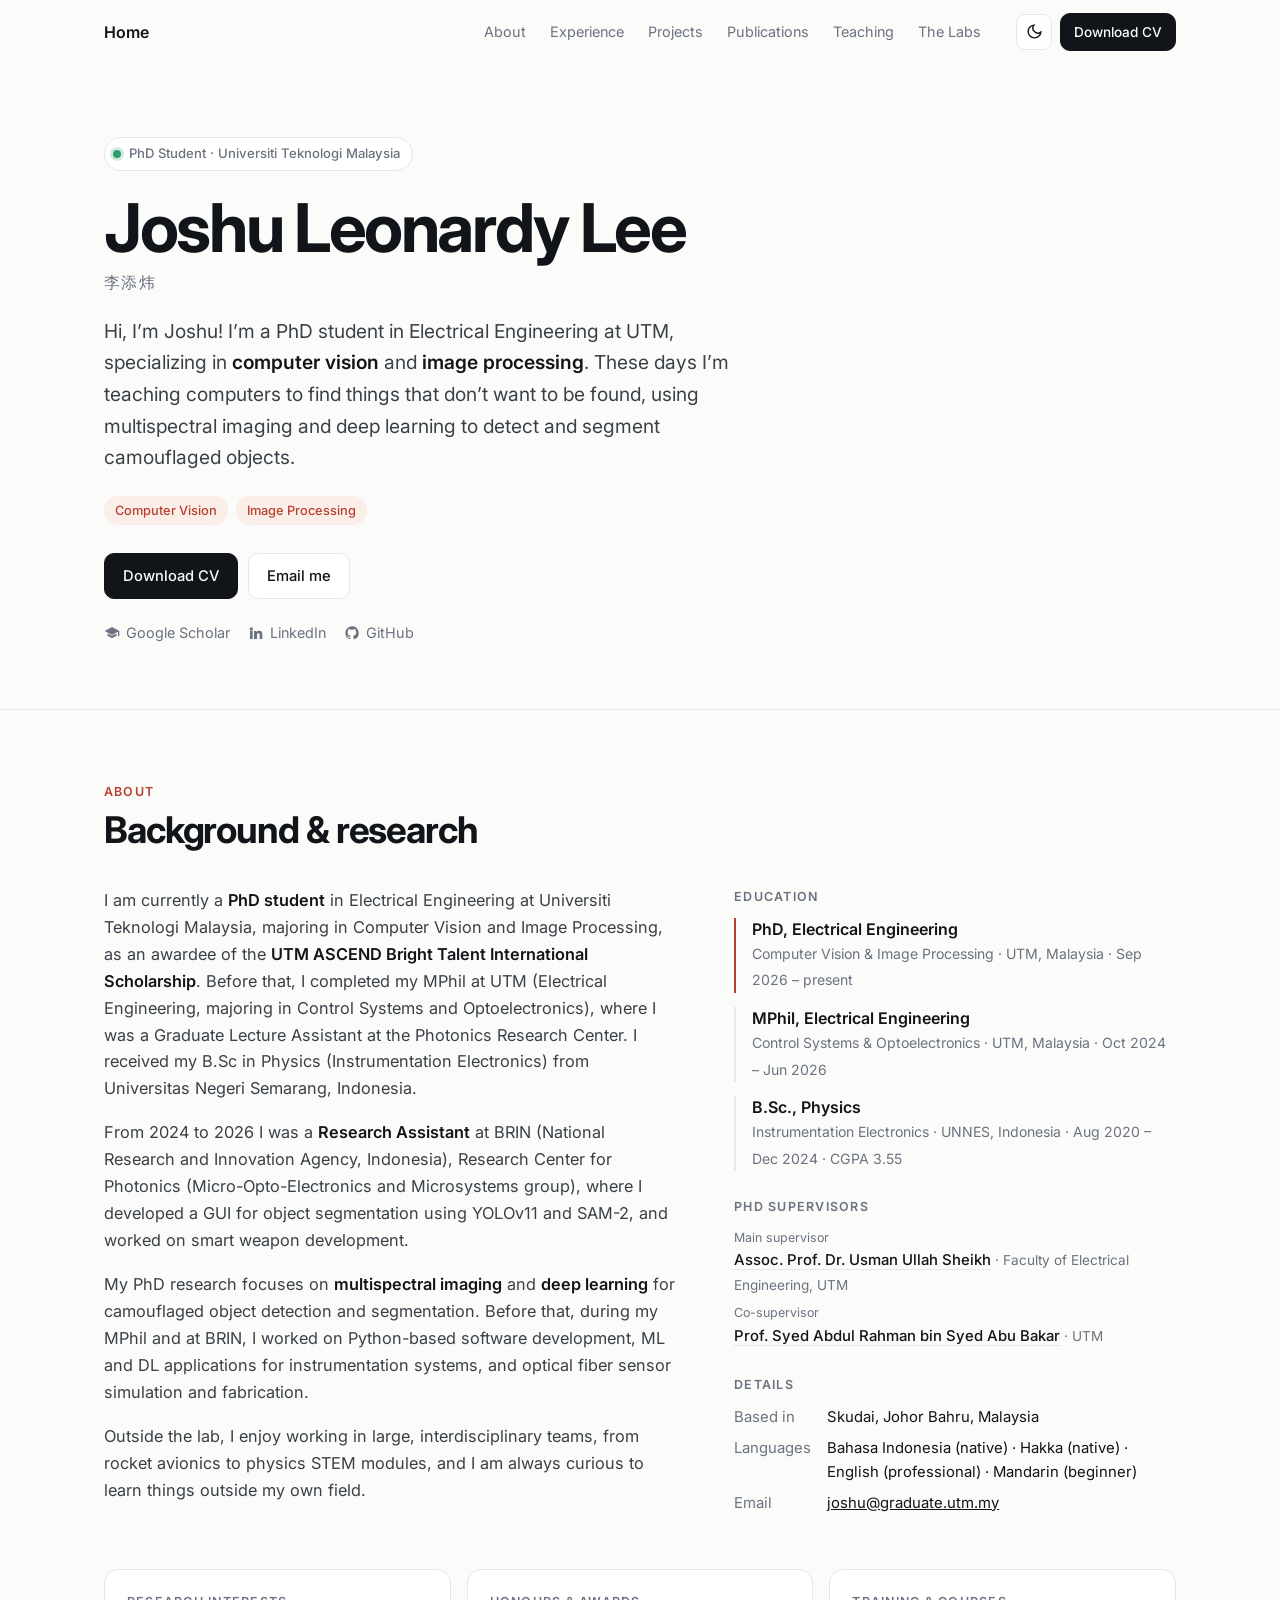
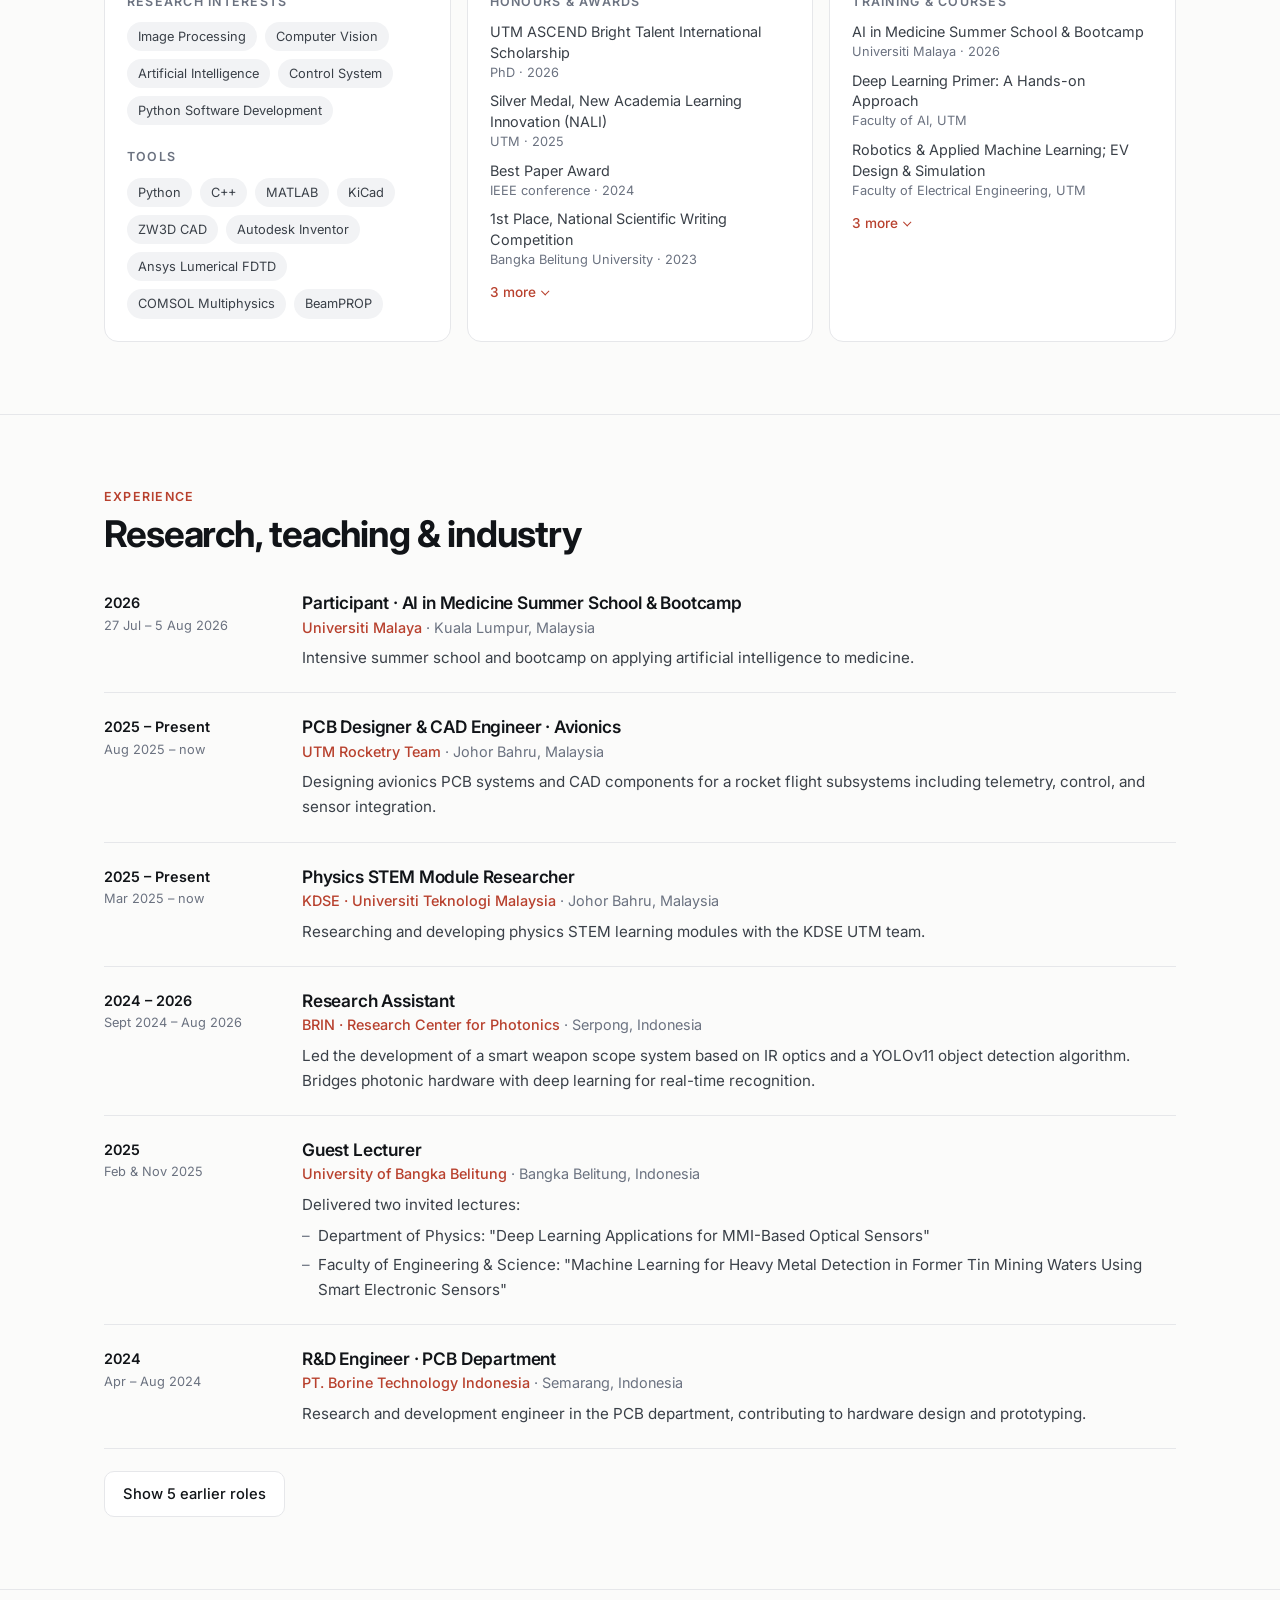
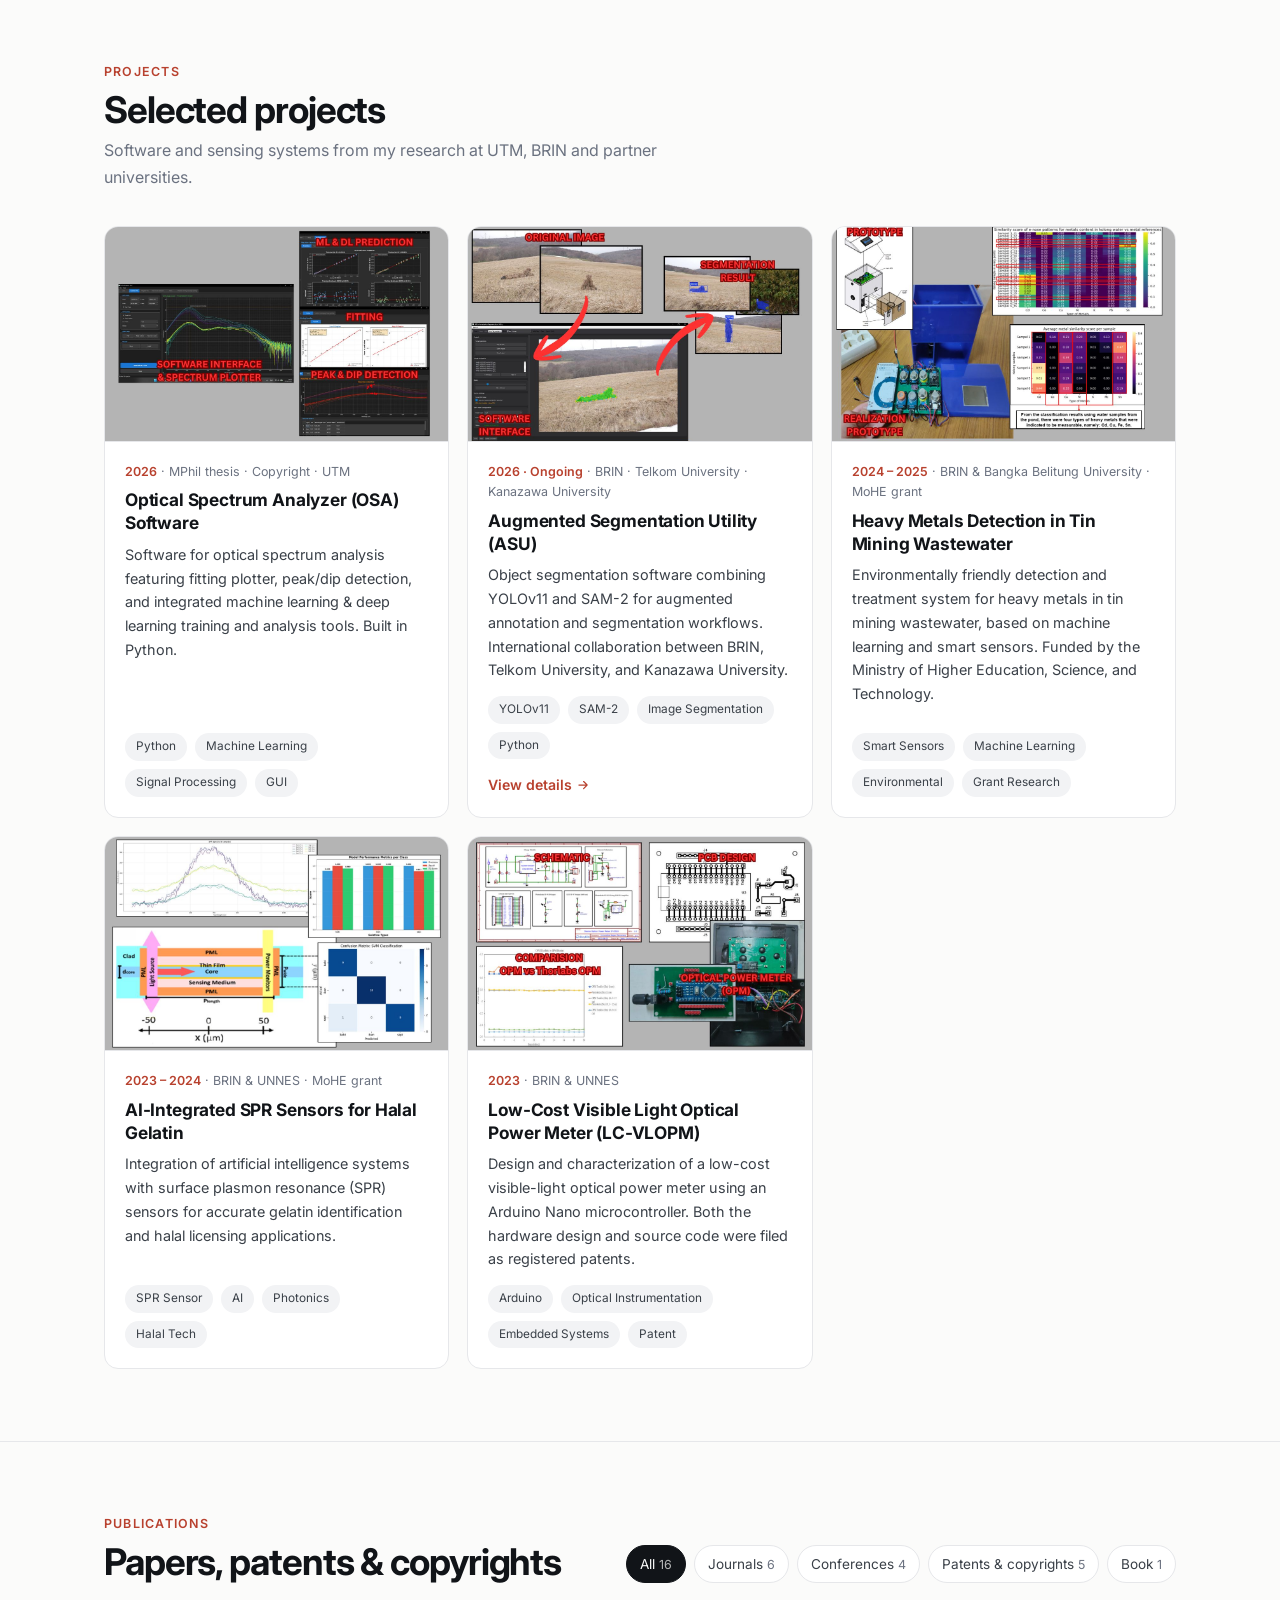
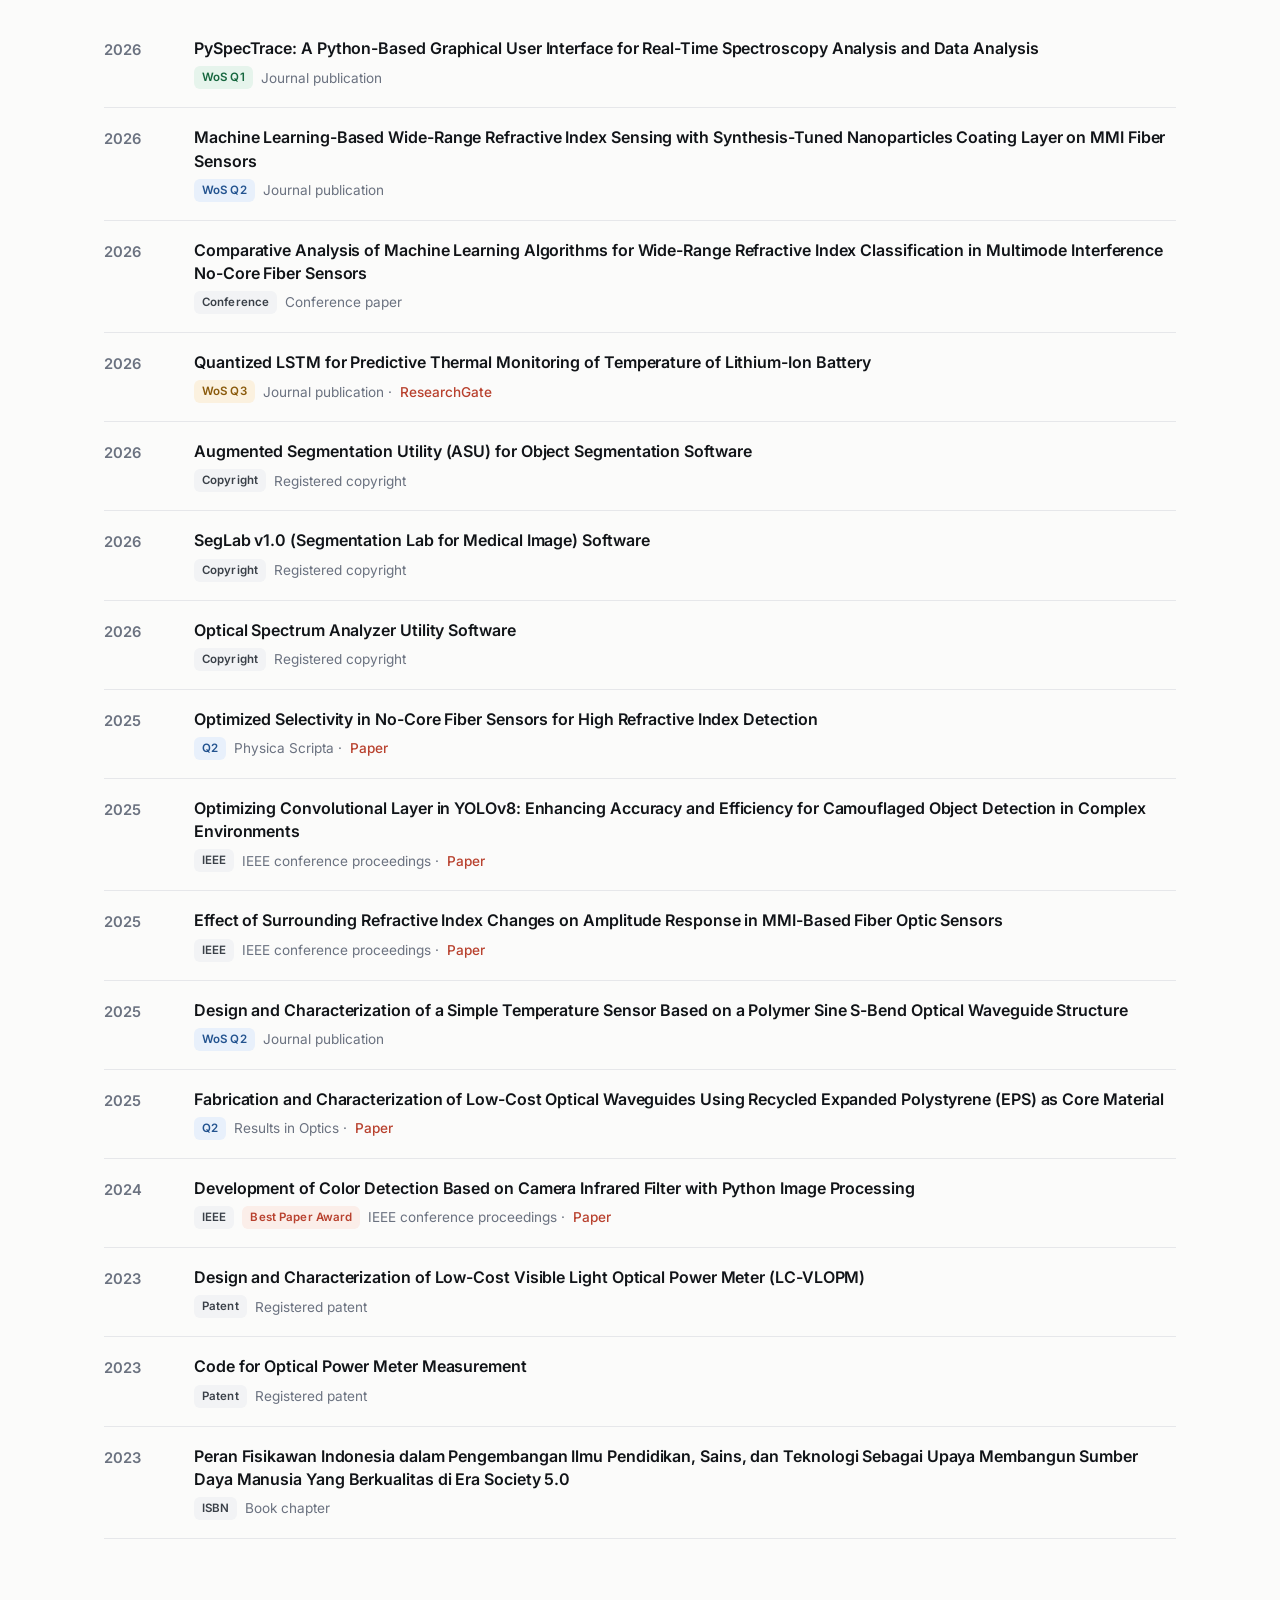
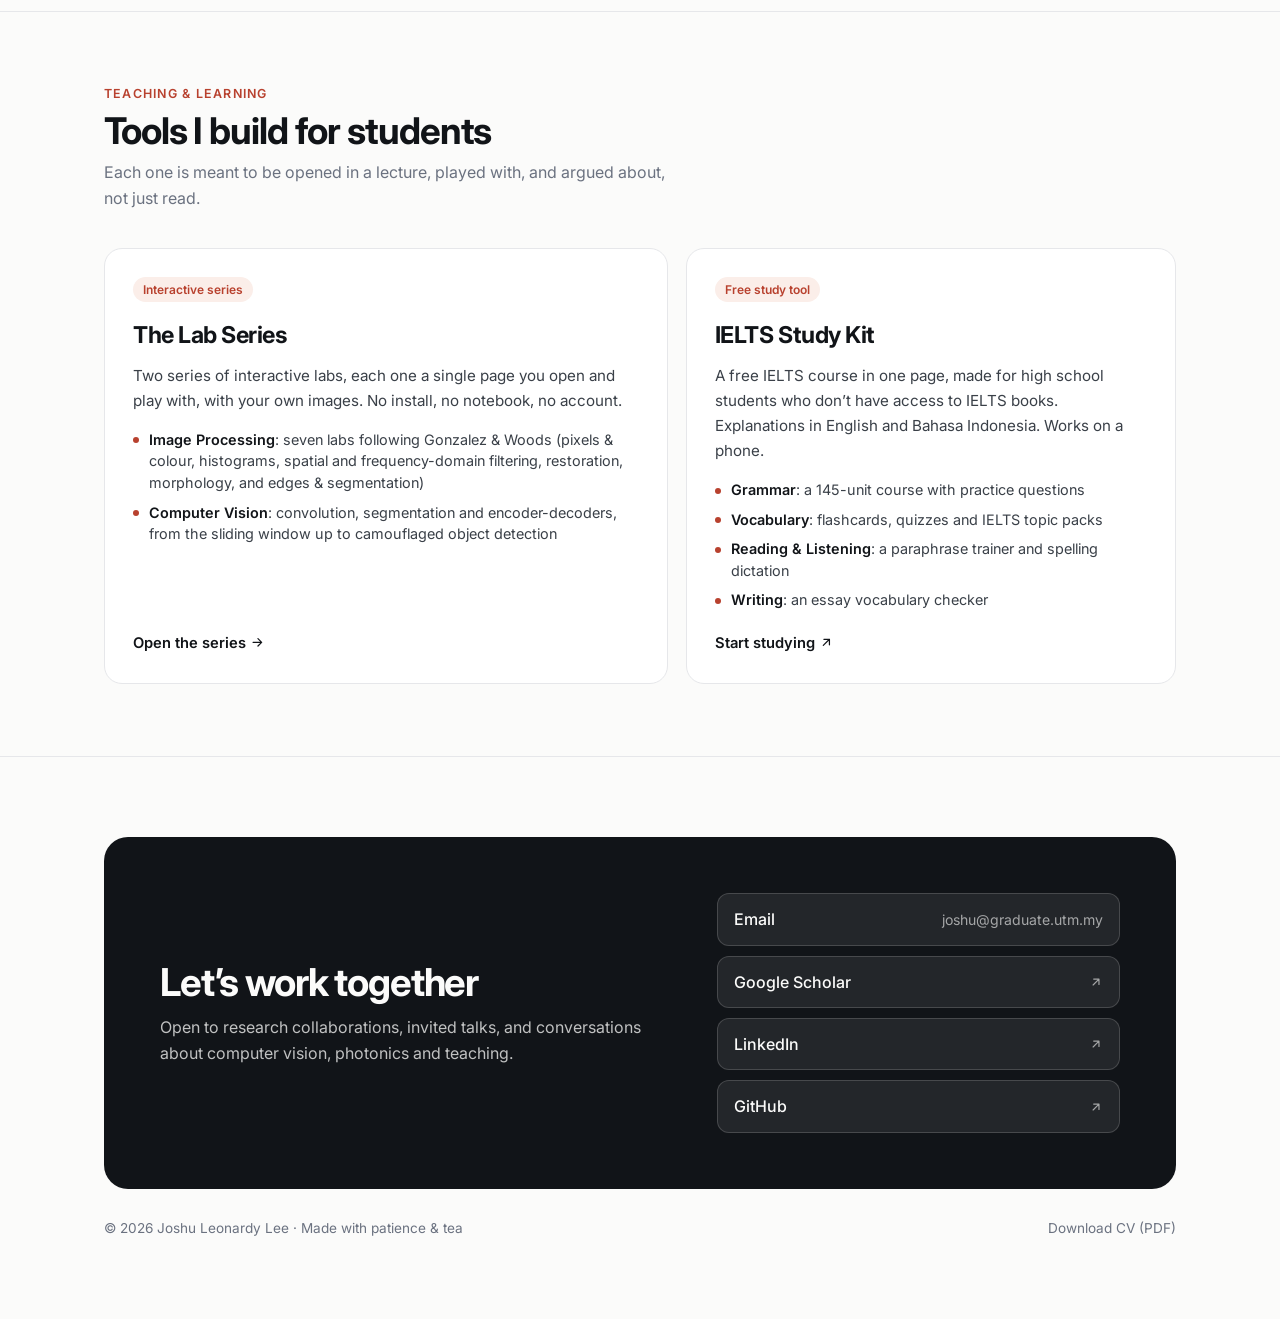
==== index.html @ 8790260b "About: MPhil in Electrical Engineering; list PhD supervisors only - MPhil is listed as Electrical En" ====
<!DOCTYPE html>
<html lang="en">
<head>
<meta charset="UTF-8" />
<meta name="viewport" content="width=device-width, initial-scale=1.0" />
<title>Welcome to My Personal Website</title>
<meta name="description" content="Main Website" />
<meta name="color-scheme" content="light dark" />
<link rel="preconnect" href="https://fonts.googleapis.com">
<link rel="preconnect" href="https://fonts.gstatic.com" crossorigin>
<link href="https://fonts.googleapis.com/css2?family=Inter:wght@400;500;600;700&display=swap" rel="stylesheet">
<script>
  // Apply a saved theme before first paint so the page doesn't flash
  try { const t = localStorage.getItem('theme'); if (t) document.documentElement.dataset.theme = t; } catch (e) {}
</script>
<style>
  :root {
    --bg: #fbfbfa;
    --surface: #ffffff;
    --ink: #111418;
    --ink-soft: #3a4048;
    --muted: #6b7280;
    --line: #e6e7ea;
    --chip: #f2f3f5;
    --accent: #b8412e;
    --accent-ink: #ffffff;
    --accent-soft: #fbeee9;
    --shadow: 0 1px 2px rgba(17, 20, 24, .04), 0 8px 24px rgba(17, 20, 24, .06);
    --radius: 14px;
    --max: 1120px;
  }
  @media (prefers-color-scheme: dark) {
    :root:not([data-theme="light"]) {
      --bg: #0e1014; --surface: #161a20; --ink: #e9ebee; --ink-soft: #c5cad1; --muted: #8b939d;
      --line: #262c34; --chip: #1e232a; --accent: #f07d62; --accent-ink: #1a0d09; --accent-soft: #2b1913;
      --shadow: 0 1px 2px rgba(0, 0, 0, .3), 0 8px 24px rgba(0, 0, 0, .25);
    }
  }
  :root[data-theme="dark"] {
    --bg: #0e1014; --surface: #161a20; --ink: #e9ebee; --ink-soft: #c5cad1; --muted: #8b939d;
    --line: #262c34; --chip: #1e232a; --accent: #f07d62; --accent-ink: #1a0d09; --accent-soft: #2b1913;
    --shadow: 0 1px 2px rgba(0, 0, 0, .3), 0 8px 24px rgba(0, 0, 0, .25);
  }

  * { box-sizing: border-box; margin: 0; padding: 0; }
  html { scroll-behavior: smooth; scroll-padding-top: 76px; -webkit-text-size-adjust: 100%; }
  @media (prefers-reduced-motion: reduce) { html { scroll-behavior: auto; } }
  body {
    background: var(--bg); color: var(--ink);
    font-family: 'Inter', system-ui, -apple-system, 'Segoe UI', Roboto, sans-serif;
    font-size: 16px; line-height: 1.65;
    -webkit-font-smoothing: antialiased;
  }
  a { color: inherit; }
  img { display: block; max-width: 100%; }
  :focus-visible { outline: 2px solid var(--accent); outline-offset: 3px; border-radius: 4px; }
  .container { max-width: var(--max); margin: 0 auto; padding: 0 24px; }
  .skip { position: absolute; left: -999px; top: 8px; background: var(--ink); color: var(--bg); padding: 8px 14px; border-radius: 8px; z-index: 100; }
  .skip:focus { left: 8px; }

  /* ---------- Top bar ---------- */
  .nav {
    position: sticky; top: 0; z-index: 50;
    background: color-mix(in srgb, var(--bg) 86%, transparent);
    backdrop-filter: saturate(160%) blur(12px); -webkit-backdrop-filter: saturate(160%) blur(12px);
    border-bottom: 1px solid transparent; transition: border-color .2s;
  }
  .nav.scrolled { border-bottom-color: var(--line); }
  .nav-inner { display: flex; align-items: center; gap: 24px; height: 64px; }
  .brand { font-weight: 600; letter-spacing: -.01em; text-decoration: none; white-space: nowrap; }
  .brand:hover { color: var(--accent); }
  .ic { width: 1em; height: 1em; fill: none; stroke: currentColor; stroke-width: 2; stroke-linecap: round; stroke-linejoin: round; vertical-align: -.12em; flex: none; }
  .nav-links { display: flex; gap: 2px; margin-left: auto; }
  .nav-links a {
    text-decoration: none; font-size: .9rem; color: var(--muted); padding: 7px 11px; border-radius: 8px;
    transition: color .15s, background .15s;
  }
  .nav-links a:hover { color: var(--ink); background: var(--chip); }
  .nav-links a.active { color: var(--ink); font-weight: 500; }
  .nav-actions { display: flex; align-items: center; gap: 8px; }
  .icon-btn {
    width: 36px; height: 36px; border-radius: 9px; border: 1px solid var(--line); background: var(--surface);
    color: var(--ink); cursor: pointer; display: grid; place-items: center;
  }
  .icon-btn svg { width: 17px; height: 17px; }
  .btn {
    display: inline-flex; align-items: center; gap: 8px; text-decoration: none; font: inherit; font-size: .92rem; font-weight: 500;
    padding: 10px 18px; border-radius: 10px; border: 1px solid var(--line); background: var(--surface); color: var(--ink);
    cursor: pointer; transition: transform .15s, border-color .15s, background .15s; white-space: nowrap;
  }
  .btn:hover { border-color: var(--ink); }
  .btn.primary { background: var(--ink); color: var(--bg); border-color: var(--ink); }
  .btn.primary:hover { transform: translateY(-1px); }
  .btn.small { padding: 7px 13px; font-size: .85rem; }
  .menu-btn { display: none; }
  .mobile-menu { display: none; }
  .theme-dark-icon { display: none; }
  :root[data-theme="dark"] .theme-dark-icon { display: block; }
  :root[data-theme="dark"] .theme-light-icon { display: none; }
  @media (prefers-color-scheme: dark) {
    :root:not([data-theme="light"]) .theme-dark-icon { display: block; }
    :root:not([data-theme="light"]) .theme-light-icon { display: none; }
  }

  @media (max-width: 860px) {
    .nav-links, .nav-actions .cv-btn { display: none; }
    .nav-actions { margin-left: auto; }
    .menu-btn { display: grid; }
    .mobile-menu {
      display: block; position: fixed; left: 0; right: 0; top: 64px; z-index: 49;
      background: var(--bg); border-bottom: 1px solid var(--line); box-shadow: var(--shadow);
      padding: 8px 16px 18px; transform: translateY(-8px); opacity: 0; visibility: hidden;
      transition: opacity .18s, transform .18s, visibility .18s;
    }
    .mobile-menu.open { opacity: 1; transform: none; visibility: visible; }
    .mobile-menu a { display: block; padding: 12px 8px; text-decoration: none; border-bottom: 1px solid var(--line); font-weight: 500; }
    .mobile-menu a:last-of-type { border-bottom: 0; }
    .mobile-menu .btn { margin-top: 10px; justify-content: center; width: 100%; display: flex; }
  }

  /* ---------- Hero ---------- */
  .hero { padding: 72px 0 64px; }
  .hero-grid > div { max-width: 760px; }
  .eyebrow {
    display: inline-flex; align-items: center; gap: 8px; font-size: .82rem; font-weight: 500; color: var(--muted);
    padding: 5px 12px 5px 8px; border: 1px solid var(--line); border-radius: 999px; background: var(--surface);
  }
  .eyebrow .dot { width: 8px; height: 8px; border-radius: 50%; background: #2f9e6a; box-shadow: 0 0 0 3px color-mix(in srgb, #2f9e6a 22%, transparent); }
  .hero h1 { font-size: clamp(2.5rem, 6vw, 4.2rem); line-height: 1.05; letter-spacing: -.035em; font-weight: 700; margin: 22px 0 6px; }
  .hero .cn { font-size: 1rem; color: var(--muted); font-weight: 500; letter-spacing: .08em; }
  .hero .lead { font-size: clamp(1.05rem, 2vw, 1.2rem); color: var(--ink-soft); margin: 20px 0 22px; max-width: 34em; }
  .hero .lead strong { color: var(--ink); font-weight: 600; }
  .chips { display: flex; flex-wrap: wrap; gap: 8px; }
  .chip { font-size: .8rem; padding: 4px 11px; border-radius: 999px; background: var(--chip); color: var(--ink-soft); white-space: nowrap; }
  .chip.accent { background: var(--accent-soft); color: var(--accent); font-weight: 500; }
  .hero-cta { display: flex; flex-wrap: wrap; gap: 10px; margin-top: 28px; }
  .social { display: flex; flex-wrap: wrap; gap: 18px; margin-top: 22px; font-size: .9rem; }
  .social a { color: var(--muted); text-decoration: none; display: inline-flex; align-items: center; gap: 6px; }
  .social a:hover { color: var(--accent); }
  .social svg { width: 16px; height: 16px; }


  /* ---------- Sections ---------- */
  section.block { padding: 72px 0; border-top: 1px solid var(--line); }
  .sec-head { display: flex; align-items: end; justify-content: space-between; gap: 20px; flex-wrap: wrap; margin-bottom: 36px; }
  .sec-kicker { font-size: .78rem; font-weight: 600; text-transform: uppercase; letter-spacing: .1em; color: var(--accent); margin-bottom: 6px; }
  .sec-head h2 { font-size: clamp(1.7rem, 3.4vw, 2.3rem); letter-spacing: -.03em; line-height: 1.15; }
  .sec-head p { color: var(--muted); max-width: 36em; margin-top: 6px; }

  /* About */
  .about-grid { display: grid; grid-template-columns: 1.3fr 1fr; gap: 56px; }
  .bio p { color: var(--ink-soft); margin-bottom: 1.05em; font-size: 1.02rem; }
  .bio .hl { color: var(--ink); font-weight: 600; }
  .facts { display: grid; gap: 26px; align-content: start; }
  .fact h3, .card-title { font-size: .78rem; text-transform: uppercase; letter-spacing: .1em; color: var(--muted); font-weight: 600; margin-bottom: 10px; }
  .edu { list-style: none; display: grid; gap: 14px; }
  .edu li { padding-left: 16px; border-left: 2px solid var(--line); }
  .edu li:first-child { border-left-color: var(--accent); }
  .edu b { display: block; font-weight: 600; line-height: 1.4; }
  .edu span { font-size: .88rem; color: var(--muted); }
  .people { list-style: none; display: grid; gap: 6px; font-size: .93rem; }
  .people a { font-weight: 500; text-decoration: none; border-bottom: 1px solid var(--line); }
  .people a:hover { color: var(--accent); border-color: var(--accent); }
  .people small { color: var(--muted); font-size: .85rem; }
  .people .role { display: block; font-size: .78rem; color: var(--muted); margin-top: 6px; }
  .people .role:first-child { margin-top: 0; }
  .kv { display: grid; grid-template-columns: auto 1fr; gap: 6px 16px; font-size: .93rem; }
  .kv dt { color: var(--muted); }

  .cards-3 { display: grid; grid-template-columns: repeat(3, 1fr); gap: 16px; margin-top: 48px; }
  .card { background: var(--surface); border: 1px solid var(--line); border-radius: var(--radius); padding: 22px; }
  .plain-list { list-style: none; display: grid; gap: 9px; font-size: .9rem; color: var(--ink-soft); line-height: 1.45; }
  .plain-list small { display: block; color: var(--muted); font-size: .8rem; }
  details.more { margin-top: 12px; }
  details.more summary { cursor: pointer; font-size: .85rem; font-weight: 500; color: var(--accent); list-style: none; }
  details.more summary::-webkit-details-marker { display: none; }
  details.more summary::after { content: ""; display: inline-block; width: .4em; height: .4em; margin-left: .45em; border: solid currentColor; border-width: 0 1.5px 1.5px 0; transform: translateY(-.2em) rotate(45deg); transition: transform .15s; }
  details.more[open] summary::after { transform: translateY(.05em) rotate(-135deg); }
  details.more .plain-list { margin-top: 10px; }

  /* Experience */
  .xp { list-style: none; display: grid; }
  .xp-item { display: grid; grid-template-columns: 170px 1fr; gap: 28px; padding: 22px 0; border-bottom: 1px solid var(--line); }
  .xp-item:first-child { padding-top: 0; }
  .xp-when { font-size: .9rem; font-weight: 600; }
  .xp-when small { display: block; font-weight: 400; color: var(--muted); font-size: .8rem; }
  .xp-role { font-size: 1.08rem; font-weight: 600; letter-spacing: -.01em; line-height: 1.4; }
  .xp-org { color: var(--accent); font-size: .9rem; font-weight: 500; }
  .xp-org span { color: var(--muted); font-weight: 400; }
  .xp-desc { color: var(--ink-soft); font-size: .95rem; margin-top: 6px; }
  .xp-desc ul { list-style: none; margin-top: 6px; display: grid; gap: 4px; }
  .xp-desc li { padding-left: 16px; position: relative; }
  .xp-desc li::before { content: "–"; position: absolute; left: 0; color: var(--muted); }
  .xp-item.later { display: none; }
  .xp.all .xp-item.later { display: grid; }
  .show-more { margin-top: 22px; }

  /* Projects */
  .proj-grid { display: grid; grid-template-columns: repeat(3, 1fr); gap: 18px; }
  .proj {
    display: flex; flex-direction: column; background: var(--surface); border: 1px solid var(--line); border-radius: var(--radius);
    overflow: hidden; text-decoration: none; transition: transform .18s, box-shadow .18s, border-color .18s;
  }
  a.proj:hover { transform: translateY(-3px); box-shadow: var(--shadow); border-color: color-mix(in srgb, var(--accent) 40%, var(--line)); }
  .proj-img { aspect-ratio: 16 / 10; background: var(--chip); overflow: hidden; border-bottom: 1px solid var(--line); }
  .proj-img img { width: 100%; height: 100%; object-fit: cover; }
  .proj-body { padding: 20px; display: flex; flex-direction: column; flex: 1; }
  .proj-meta { font-size: .78rem; color: var(--muted); }
  .proj-meta b { color: var(--accent); font-weight: 600; }
  .proj h3 { font-size: 1.08rem; letter-spacing: -.01em; line-height: 1.35; margin: 6px 0 8px; }
  .proj p { font-size: .9rem; color: var(--ink-soft); margin-bottom: 14px; }
  .proj .chips { margin-top: auto; }
  .proj .chip { font-size: .74rem; }
  .proj-link { margin-top: 14px; font-size: .88rem; font-weight: 600; color: var(--accent); }

  /* Publications */
  .filters { display: flex; flex-wrap: wrap; gap: 8px; }
  .filter {
    font: inherit; font-size: .85rem; padding: 7px 13px; border-radius: 999px; border: 1px solid var(--line);
    background: var(--surface); color: var(--ink-soft); cursor: pointer;
  }
  .filter span { color: var(--muted); margin-left: 4px; font-size: .78rem; }
  .filter.on { background: var(--ink); color: var(--bg); border-color: var(--ink); }
  .filter.on span { color: inherit; opacity: .7; }
  .pubs { list-style: none; }
  .pub { display: grid; grid-template-columns: 70px 1fr; gap: 20px; padding: 18px 0; border-bottom: 1px solid var(--line); }
  .pub[hidden] { display: none; }
  .pub-year { font-weight: 600; color: var(--muted); font-size: .92rem; padding-top: 1px; }
  .pub h3 { font-size: 1rem; font-weight: 600; line-height: 1.45; letter-spacing: -.005em; }
  .pub-meta { display: flex; flex-wrap: wrap; align-items: center; gap: 8px; margin-top: 6px; font-size: .85rem; color: var(--muted); }
  .badge { font-size: .72rem; font-weight: 600; padding: 2px 8px; border-radius: 6px; background: var(--chip); color: var(--ink-soft); letter-spacing: .01em; }
  .badge.q1 { background: #e6f4ec; color: #17673f; }
  .badge.q2 { background: #e8f0fb; color: #23538f; }
  .badge.q3 { background: #fbf1df; color: #8a5a0b; }
  .badge.award { background: var(--accent-soft); color: var(--accent); }
  :root[data-theme="dark"] .badge.q1 { background: #14301f; color: #7fd4a3; }
  :root[data-theme="dark"] .badge.q2 { background: #15243a; color: #8db8ef; }
  :root[data-theme="dark"] .badge.q3 { background: #33270f; color: #e6b866; }
  @media (prefers-color-scheme: dark) {
    :root:not([data-theme="light"]) .badge.q1 { background: #14301f; color: #7fd4a3; }
    :root:not([data-theme="light"]) .badge.q2 { background: #15243a; color: #8db8ef; }
    :root:not([data-theme="light"]) .badge.q3 { background: #33270f; color: #e6b866; }
  }
  .pub-meta a { color: var(--accent); font-weight: 500; text-decoration: none; }
  .pub-meta a:hover { text-decoration: underline; }

  /* Teaching */
  .teach-grid { display: grid; grid-template-columns: 1.15fr 1fr; gap: 18px; }
  .teach {
    display: flex; flex-direction: column; text-decoration: none; background: var(--surface); border: 1px solid var(--line);
    border-radius: 18px; padding: 28px; transition: transform .18s, box-shadow .18s, border-color .18s;
  }
  .teach:hover { transform: translateY(-3px); box-shadow: var(--shadow); border-color: color-mix(in srgb, var(--accent) 40%, var(--line)); }
  .teach-tag { align-self: flex-start; font-size: .75rem; font-weight: 600; color: var(--accent); background: var(--accent-soft); padding: 3px 10px; border-radius: 999px; }
  .teach h3 { font-size: 1.45rem; letter-spacing: -.02em; margin: 14px 0 8px; }
  .teach p { color: var(--ink-soft); font-size: .95rem; }
  .teach ul { list-style: none; margin: 16px 0 20px; display: grid; gap: 8px; font-size: .9rem; color: var(--ink-soft); }
  .teach li { padding-left: 16px; position: relative; line-height: 1.5; }
  .teach li::before { content: ""; position: absolute; left: 0; top: .6em; width: 6px; height: 6px; border-radius: 50%; background: var(--accent); }
  .teach li b { color: var(--ink); font-weight: 600; }
  .teach-go { margin-top: auto; font-weight: 600; font-size: .92rem; color: var(--ink); }

  /* Contact */
  .contact { padding: 80px 0 40px; border-top: 1px solid var(--line); }
  .contact-box { background: var(--ink); color: var(--bg); border-radius: 24px; padding: clamp(28px, 5vw, 56px); display: grid; grid-template-columns: 1.3fr 1fr; gap: 32px; align-items: center; }
  .contact-box h2 { font-size: clamp(1.7rem, 3.4vw, 2.4rem); letter-spacing: -.03em; line-height: 1.15; }
  .contact-box p { opacity: .75; margin-top: 10px; }
  .contact-links { display: grid; gap: 10px; }
  .contact-links a {
    display: flex; justify-content: space-between; align-items: center; text-decoration: none; padding: 12px 16px; border-radius: 12px;
    background: color-mix(in srgb, var(--bg) 8%, transparent); border: 1px solid color-mix(in srgb, var(--bg) 16%, transparent); font-weight: 500;
  }
  .contact-links a:hover { background: color-mix(in srgb, var(--bg) 16%, transparent); }
  .contact-links a span { opacity: .6; font-weight: 400; font-size: .88rem; }
  footer { padding: 28px 0 40px; color: var(--muted); font-size: .85rem; display: flex; justify-content: space-between; flex-wrap: wrap; gap: 10px; }
  footer a { text-decoration: none; }
  footer a:hover { color: var(--accent); }

  .to-top { display: grid; place-items: center;
    position: fixed; right: 20px; bottom: 20px; z-index: 40; width: 42px; height: 42px; border-radius: 12px;
    border: 1px solid var(--line); background: var(--surface); color: var(--ink); box-shadow: var(--shadow);
    cursor: pointer; font-size: 1.1rem; opacity: 0; visibility: hidden; transform: translateY(8px); transition: all .2s;
  }
  .to-top.show { opacity: 1; visibility: visible; transform: none; }

  /* ---------- Responsive ---------- */
  @media (max-width: 960px) {
    .about-grid, .contact-box { grid-template-columns: 1fr; }
    .about-grid { gap: 36px; }
    .proj-grid { grid-template-columns: repeat(2, 1fr); }
    .cards-3 { grid-template-columns: 1fr 1fr; }
    .cards-3 .card:last-child { grid-column: 1 / -1; }
  }
  @media (max-width: 640px) {
    .container { padding: 0 16px; }
    .hero { padding: 40px 0 48px; }
    section.block { padding: 52px 0; }
    .sec-head { margin-bottom: 26px; }
    .proj-grid, .teach-grid, .cards-3 { grid-template-columns: 1fr; }
    .cards-3 { margin-top: 36px; }
    .xp-item { grid-template-columns: 1fr; gap: 6px; padding: 18px 0; }
    .xp-when small { display: inline; margin-left: 6px; }
    .pub { grid-template-columns: 1fr; gap: 2px; padding: 16px 0; }
    .pub-year { font-size: .8rem; }
    .teach { padding: 22px; }
    .contact { padding-top: 56px; }
  }
</style>
</head>
<body>
  <a class="skip" href="#main">Skip to content</a>

  <!-- ============ TOP BAR ============ -->
  <header class="nav" id="topBar">
    <div class="container nav-inner">
      <a href="#top" class="brand">Home</a>
      <nav class="nav-links" aria-label="Sections">
        <a href="#profile">About</a>
        <a href="#experience">Experience</a>
        <a href="#project">Projects</a>
        <a href="#publication">Publications</a>
        <a href="#teaching">Teaching</a>
        <a href="projects/labs.html">The Labs</a>
      </nav>
      <div class="nav-actions">
        <button class="icon-btn" id="themeBtn" type="button" aria-label="Switch light or dark mode">
          <svg class="theme-light-icon" viewBox="0 0 24 24" fill="none" stroke="currentColor" stroke-width="2" stroke-linecap="round"><path d="M21 12.8A9 9 0 1 1 11.2 3a7 7 0 0 0 9.8 9.8z"/></svg>
          <svg class="theme-dark-icon" viewBox="0 0 24 24" fill="none" stroke="currentColor" stroke-width="2" stroke-linecap="round"><circle cx="12" cy="12" r="4"/><path d="M12 2v2M12 20v2M4.9 4.9l1.4 1.4M17.7 17.7l1.4 1.4M2 12h2M20 12h2M4.9 19.1l1.4-1.4M17.7 6.3l1.4-1.4"/></svg>
        </button>
        <a class="btn small primary cv-btn" href="assets/cv/CV_%20Joshu%20Leonardy_Updated_2026.pdf" target="_blank" rel="noopener">Download CV</a>
        <button class="icon-btn menu-btn" id="menuBtn" type="button" aria-label="Open menu" aria-expanded="false" aria-controls="mobileMenu">
          <svg viewBox="0 0 24 24" fill="none" stroke="currentColor" stroke-width="2" stroke-linecap="round"><path d="M4 7h16M4 12h16M4 17h16"/></svg>
        </button>
      </div>
    </div>
  </header>
  <nav class="mobile-menu" id="mobileMenu" aria-label="Site">
    <a href="#profile">About</a>
    <a href="#experience">Experience</a>
    <a href="#project">Projects</a>
    <a href="#publication">Publications</a>
    <a href="#teaching">Teaching</a>
    <a href="projects/labs.html">The Labs</a>
    <a class="btn primary" href="assets/cv/CV_%20Joshu%20Leonardy_Updated_2026.pdf" target="_blank" rel="noopener">Download CV</a>
  </nav>

  <main id="main">

  <!-- ============ HERO ============ -->
  <section class="hero" id="top">
    <div class="container hero-grid">
      <div>
        <span class="eyebrow"><span class="dot"></span>PhD Student · Universiti Teknologi Malaysia</span>
        <h1>Joshu Leonardy Lee</h1>
        <div class="cn" lang="zh">李添炜</div>
        <p class="lead">
          Hi, I&rsquo;m Joshu! I&rsquo;m a PhD student in Electrical Engineering at UTM, specializing in
          <strong>computer vision</strong> and <strong>image processing</strong>. These days I&rsquo;m
          teaching computers to find things that don&rsquo;t want to be found, using multispectral
          imaging and deep learning to detect and segment camouflaged objects.
        </p>
        <div class="chips">
          <span class="chip accent">Computer Vision</span>
          <span class="chip accent">Image Processing</span>
        </div>
        <div class="hero-cta">
          <a class="btn primary" href="assets/cv/CV_%20Joshu%20Leonardy_Updated_2026.pdf" target="_blank" rel="noopener">Download CV</a>
          <a class="btn" href="mailto:joshu@graduate.utm.my">Email me</a>
        </div>
        <div class="social">
          <a href="https://scholar.google.com/citations?user=mYujZLoAAAAJ" target="_blank" rel="noopener">
            <svg viewBox="0 0 24 24" fill="currentColor"><path d="M12 3 1 9l11 6 9-4.9V17h2V9L12 3zm-6.8 9.6v3.6L12 20l6.8-3.8v-3.6L12 16.3l-6.8-3.7z"/></svg>Google Scholar</a>
          <a href="https://www.linkedin.com/in/joshuleonardylee" target="_blank" rel="noopener">
            <svg viewBox="0 0 24 24" fill="currentColor"><path d="M4.98 3.5a2.5 2.5 0 1 1 0 5 2.5 2.5 0 0 1 0-5zM3 9h4v12H3zM9 9h3.8v1.7h.1c.5-1 1.8-2 3.8-2 4 0 4.8 2.6 4.8 6V21h-4v-5.6c0-1.3 0-3-1.9-3s-2.1 1.4-2.1 2.9V21H9z"/></svg>LinkedIn</a>
          <a href="https://github.com/JoshhhLee" target="_blank" rel="noopener">
            <svg viewBox="0 0 24 24" fill="currentColor"><path d="M12 2a10 10 0 0 0-3.2 19.5c.5.1.7-.2.7-.5v-1.7c-2.8.6-3.4-1.3-3.4-1.3-.4-1.2-1.1-1.5-1.1-1.5-.9-.6.1-.6.1-.6 1 .1 1.5 1 1.5 1 .9 1.5 2.4 1.1 2.9.8.1-.7.4-1.1.6-1.3-2.2-.3-4.6-1.1-4.6-5 0-1.1.4-2 1-2.7-.1-.3-.4-1.3.1-2.7 0 0 .8-.3 2.8 1a9.6 9.6 0 0 1 5 0c1.9-1.3 2.8-1 2.8-1 .5 1.4.2 2.4.1 2.7.6.7 1 1.6 1 2.7 0 3.9-2.4 4.7-4.6 5 .4.3.7.9.7 1.9V21c0 .3.2.6.7.5A10 10 0 0 0 12 2z"/></svg>GitHub</a>
        </div>
      </div>

    </div>
  </section>

  <!-- ============ ABOUT ============ -->
  <section class="block" id="profile">
    <div class="container">
      <div class="sec-head">
        <div>
          <div class="sec-kicker">About</div>
          <h2>Background &amp; research</h2>
        </div>
      </div>

      <div class="about-grid">
        <div class="bio">
          <p>
            I am currently a <span class="hl">PhD student</span> in Electrical Engineering at
            Universiti Teknologi Malaysia, majoring in Computer Vision and Image Processing, as an
            awardee of the <span class="hl">UTM ASCEND Bright Talent International Scholarship</span>.
            Before that, I completed my MPhil at UTM (Electrical Engineering, majoring in Control
            Systems and Optoelectronics), where I was a Graduate Lecture Assistant at the Photonics
            Research Center. I received my B.Sc in Physics (Instrumentation Electronics) from
            Universitas Negeri Semarang, Indonesia.
          </p>
          <p>
            From 2024 to 2026 I was a <span class="hl">Research Assistant</span> at BRIN (National
            Research and Innovation Agency, Indonesia), Research Center for Photonics
            (Micro-Opto-Electronics and Microsystems group), where I developed a GUI for object
            segmentation using YOLOv11 and SAM-2, and worked on smart weapon development.
          </p>
          <p>
            My PhD research focuses on <span class="hl">multispectral imaging</span> and
            <span class="hl">deep learning</span> for camouflaged object detection and segmentation.
            Before that, during my MPhil and at BRIN, I worked on Python-based software development,
            ML and DL applications for instrumentation systems, and optical fiber sensor simulation
            and fabrication.
          </p>
          <p>
            Outside the lab, I enjoy working in large, interdisciplinary teams, from rocket
            avionics to physics STEM modules, and I am always curious to learn things outside
            my own field.
          </p>
        </div>

        <div class="facts">
          <div class="fact">
            <h3>Education</h3>
            <ul class="edu">
              <li><b>PhD, Electrical Engineering</b><span>Computer Vision &amp; Image Processing · UTM, Malaysia · Sep 2026 &ndash; present</span></li>
              <li><b>MPhil, Electrical Engineering</b><span>Control Systems &amp; Optoelectronics · UTM, Malaysia · Oct 2024 &ndash; Jun 2026</span></li>
              <li><b>B.Sc., Physics</b><span>Instrumentation Electronics · UNNES, Indonesia · Aug 2020 &ndash; Dec 2024 · CGPA 3.55</span></li>
            </ul>
          </div>
          <div class="fact">
            <h3>PhD supervisors</h3>
            <ul class="people">
              <li><span class="role">Main supervisor</span><a href="https://pure.utm.my/researcher/usman" target="_blank" rel="noopener">Assoc. Prof. Dr. Usman Ullah Sheikh</a> <small>&middot; Faculty of Electrical Engineering, UTM</small></li>
              <li><span class="role">Co-supervisor</span><a href="https://pure.utm.my/researcher/e-syed" target="_blank" rel="noopener">Prof. Syed Abdul Rahman bin Syed Abu Bakar</a> <small>&middot; UTM</small></li>
            </ul>
          </div>
          <div class="fact">
            <h3>Details</h3>
            <dl class="kv">
              <dt>Based in</dt><dd>Skudai, Johor Bahru, Malaysia</dd>
              <dt>Languages</dt><dd>Bahasa Indonesia (native) · Hakka (native) · English (professional) · Mandarin (beginner)</dd>
              <dt>Email</dt><dd><a href="mailto:joshu@graduate.utm.my">joshu@graduate.utm.my</a></dd>
            </dl>
          </div>
        </div>
      </div>

      <div class="cards-3">
        <div class="card">
          <h3 class="card-title">Research interests</h3>
          <div class="chips">
            <span class="chip">Image Processing</span>
            <span class="chip">Computer Vision</span>
            <span class="chip">Artificial Intelligence</span>
            <span class="chip">Control System</span>
            <span class="chip">Python Software Development</span>
          </div>
          <h3 class="card-title" style="margin-top:22px;">Tools</h3>
          <div class="chips">
            <span class="chip">Python</span>
            <span class="chip">C++</span>
            <span class="chip">MATLAB</span>
            <span class="chip">KiCad</span>
            <span class="chip">ZW3D CAD</span>
            <span class="chip">Autodesk Inventor</span>
            <span class="chip">Ansys Lumerical FDTD</span>
            <span class="chip">COMSOL Multiphysics</span>
            <span class="chip">BeamPROP</span>
          </div>
        </div>
        <div class="card">
          <h3 class="card-title">Honours &amp; awards</h3>
          <ul class="plain-list">
            <li>UTM ASCEND Bright Talent International Scholarship<small>PhD · 2026</small></li>
            <li>Silver Medal, New Academia Learning Innovation (NALI)<small>UTM · 2025</small></li>
            <li>Best Paper Award<small>IEEE conference · 2024</small></li>
            <li>1st Place, National Scientific Writing Competition<small>Bangka Belitung University · 2023</small></li>
          </ul>
          <details class="more">
            <summary>3 more</summary>
            <ul class="plain-list">
              <li>1st Place, National Essay Writing Competition<small>UNNES · 2023 (3rd Place, 2022)</small></li>
              <li>Grand Finalist, National Scientific Writing Competition<small>Lampung State University · 2022</small></li>
              <li>Team Member, Indonesian Flying Robot Contest (KRTI)<small>Electronics &amp; Design · 2021, 2023</small></li>
            </ul>
          </details>
        </div>
        <div class="card">
          <h3 class="card-title">Training &amp; courses</h3>
          <ul class="plain-list">
            <li>AI in Medicine Summer School &amp; Bootcamp<small>Universiti Malaya · 2026</small></li>
            <li>Deep Learning Primer: A Hands-on Approach<small>Faculty of AI, UTM</small></li>
            <li>Robotics &amp; Applied Machine Learning; EV Design &amp; Simulation<small>Faculty of Electrical Engineering, UTM</small></li>
          </ul>
          <details class="more">
            <summary>3 more</summary>
            <ul class="plain-list">
              <li>Wave Optics Simulation for Integrated Photonics using COMSOL<small>Universiti Sains Malaysia</small></li>
              <li>Data Science Summer School<small>Hertie School, online · 2023</small></li>
              <li>Drone Mapping<small>Indonesia Mapping Community, Cendrawasih University · 2022</small></li>
            </ul>
          </details>
        </div>
      </div>
    </div>
  </section>

  <!-- ============ EXPERIENCE ============ -->
  <section class="block" id="experience">
    <div class="container">
      <div class="sec-head">
        <div>
          <div class="sec-kicker">Experience</div>
          <h2>Research, teaching &amp; industry</h2>
        </div>
      </div>

      <ol class="xp" id="xpList">
        <li class="xp-item">
          <div class="xp-when">2026<small>27 Jul – 5 Aug 2026</small></div>
          <div>
            <h3 class="xp-role">Participant · AI in Medicine Summer School &amp; Bootcamp</h3>
            <div class="xp-org">Universiti Malaya <span>· Kuala Lumpur, Malaysia</span></div>
            <p class="xp-desc">Intensive summer school and bootcamp on applying artificial intelligence to medicine.</p>
          </div>
        </li>
        <li class="xp-item">
          <div class="xp-when">2025 – Present<small>Aug 2025 – now</small></div>
          <div>
            <h3 class="xp-role">PCB Designer &amp; CAD Engineer · Avionics</h3>
            <div class="xp-org">UTM Rocketry Team <span>· Johor Bahru, Malaysia</span></div>
            <p class="xp-desc">Designing avionics PCB systems and CAD components for a rocket flight subsystems including telemetry, control, and sensor integration.</p>
          </div>
        </li>
        <li class="xp-item">
          <div class="xp-when">2025 – Present<small>Mar 2025 – now</small></div>
          <div>
            <h3 class="xp-role">Physics STEM Module Researcher</h3>
            <div class="xp-org">KDSE · Universiti Teknologi Malaysia <span>· Johor Bahru, Malaysia</span></div>
            <p class="xp-desc">Researching and developing physics STEM learning modules with the KDSE UTM team.</p>
          </div>
        </li>
        <li class="xp-item">
          <div class="xp-when">2024 – 2026<small>Sept 2024 – Aug 2026</small></div>
          <div>
            <h3 class="xp-role">Research Assistant</h3>
            <div class="xp-org">BRIN · Research Center for Photonics <span>· Serpong, Indonesia</span></div>
            <p class="xp-desc">Led the development of a smart weapon scope system based on IR optics and a YOLOv11 object detection algorithm. Bridges photonic hardware with deep learning for real-time recognition.</p>
          </div>
        </li>
        <li class="xp-item">
          <div class="xp-when">2025<small>Feb &amp; Nov 2025</small></div>
          <div>
            <h3 class="xp-role">Guest Lecturer</h3>
            <div class="xp-org">University of Bangka Belitung <span>· Bangka Belitung, Indonesia</span></div>
            <div class="xp-desc">
              Delivered two invited lectures:
              <ul>
                <li>Department of Physics: "Deep Learning Applications for MMI-Based Optical Sensors"</li>
                <li>Faculty of Engineering &amp; Science: "Machine Learning for Heavy Metal Detection in Former Tin Mining Waters Using Smart Electronic Sensors"</li>
              </ul>
            </div>
          </div>
        </li>
        <li class="xp-item">
          <div class="xp-when">2024<small>Apr – Aug 2024</small></div>
          <div>
            <h3 class="xp-role">R&amp;D Engineer · PCB Department</h3>
            <div class="xp-org">PT. Borine Technology Indonesia <span>· Semarang, Indonesia</span></div>
            <p class="xp-desc">Research and development engineer in the PCB department, contributing to hardware design and prototyping.</p>
          </div>
        </li>
        <li class="xp-item later">
          <div class="xp-when">2023<small>Sept 2023</small></div>
          <div>
            <h3 class="xp-role">Intern</h3>
            <div class="xp-org">UTM · Faculty of Electrical Engineering <span>· Johor Bahru, Malaysia</span></div>
            <p class="xp-desc">Simulated a waveguide-based glucose biosensor using the surface plasmon resonance (SPR) method in BeamProp.</p>
          </div>
        </li>
        <li class="xp-item later">
          <div class="xp-when">2023<small>Jun – Sept 2023</small></div>
          <div>
            <h3 class="xp-role">Student Intern · Research Center for Photonics</h3>
            <div class="xp-org">BRIN · National Research &amp; Innovation Agency <span>· Serpong, Banten, Indonesia</span></div>
            <p class="xp-desc">Developed an Arduino Nano microcontroller-based optical power meter. This work later resulted in two registered patents.</p>
          </div>
        </li>
        <li class="xp-item later">
          <div class="xp-when">2022 – 2024<small>Aug 2022 – 2024</small></div>
          <div>
            <h3 class="xp-role">Tutor</h3>
            <div class="xp-org">EduPrivate <span>· Semarang, Indonesia</span></div>
            <p class="xp-desc">Private tutor in mathematics, physics, and chemistry.</p>
          </div>
        </li>
        <li class="xp-item later">
          <div class="xp-when">2022 – 2024<small>Jan 2022 – Apr 2024</small></div>
          <div>
            <h3 class="xp-role">Research &amp; Teaching Assistant</h3>
            <div class="xp-org">Universitas Negeri Semarang · Dept. of Physics <span>· Semarang, Indonesia</span></div>
            <div class="xp-desc">
              Held multiple academic roles in parallel with my undergraduate studies:
              <ul>
                <li>Research Assistant, Photonic Research Group (2022 – 2024)</li>
                <li>Teaching Assistant, Microcontroller (2022 – 2023)</li>
                <li>Teaching Assistant, Instrumentation System Programming (2022 – 2023)</li>
                <li>Teaching Assistant, Computer Programming (Jan – Apr 2024)</li>
              </ul>
            </div>
          </div>
        </li>
        <li class="xp-item later">
          <div class="xp-when">2021<small>Aug – Dec 2021</small></div>
          <div>
            <h3 class="xp-role">Student Intern</h3>
            <div class="xp-org">PT. Alita &amp; Institut Teknologi Sepuluh Nopember (ITS) <span>· West Jakarta, Indonesia</span></div>
            <p class="xp-desc">Built a GPS module-based delivery drone using the ESP8266 microcontroller for waypoint-based autonomous navigation.</p>
          </div>
        </li>
      </ol>
      <button class="btn show-more" id="xpMore" type="button" aria-controls="xpList" aria-expanded="false">Show earlier experience</button>
    </div>
  </section>

  <!-- ============ PROJECTS ============ -->
  <section class="block" id="project">
    <div class="container">
      <div class="sec-head">
        <div>
          <div class="sec-kicker">Projects</div>
          <h2>Selected projects</h2>
          <p>Software and sensing systems from my research at UTM, BRIN and partner universities.</p>
        </div>
      </div>

      <div class="proj-grid">
        <div class="proj">
          <div class="proj-img"><img src="images/Project OSA.jpg" alt="Optical Spectrum Analyzer Software" loading="lazy"></div>
          <div class="proj-body">
            <div class="proj-meta"><b>2026</b> · MPhil thesis · Copyright · UTM</div>
            <h3>Optical Spectrum Analyzer (OSA) Software</h3>
            <p>Software for optical spectrum analysis featuring fitting plotter, peak/dip detection, and integrated machine learning &amp; deep learning training and analysis tools. Built in Python.</p>
            <div class="chips"><span class="chip">Python</span><span class="chip">Machine Learning</span><span class="chip">Signal Processing</span><span class="chip">GUI</span></div>
          </div>
        </div>

        <a href="projects/asu.html" class="proj">
          <div class="proj-img"><img src="images/Project ASU.jpg" alt="Augmented Segmentation Utility" loading="lazy"></div>
          <div class="proj-body">
            <div class="proj-meta"><b>2026 · Ongoing</b> · BRIN · Telkom University · Kanazawa University</div>
            <h3>Augmented Segmentation Utility (ASU)</h3>
            <p>Object segmentation software combining YOLOv11 and SAM-2 for augmented annotation and segmentation workflows. International collaboration between BRIN, Telkom University, and Kanazawa University.</p>
            <div class="chips"><span class="chip">YOLOv11</span><span class="chip">SAM-2</span><span class="chip">Image Segmentation</span><span class="chip">Python</span></div>
            <span class="proj-link">View details <svg class="ic" viewBox="0 0 24 24" aria-hidden="true"><path d="M5 12h14M13 6l6 6-6 6"/></svg></span>
          </div>
        </a>

        <div class="proj">
          <div class="proj-img"><img src="images/Project UBB.jpg" alt="Heavy Metals Detection in Tin Mining Wastewater" loading="lazy"></div>
          <div class="proj-body">
            <div class="proj-meta"><b>2024 – 2025</b> · BRIN &amp; Bangka Belitung University · MoHE grant</div>
            <h3>Heavy Metals Detection in Tin Mining Wastewater</h3>
            <p>Environmentally friendly detection and treatment system for heavy metals in tin mining wastewater, based on machine learning and smart sensors. Funded by the Ministry of Higher Education, Science, and Technology.</p>
            <div class="chips"><span class="chip">Smart Sensors</span><span class="chip">Machine Learning</span><span class="chip">Environmental</span><span class="chip">Grant Research</span></div>
          </div>
        </div>

        <div class="proj">
          <div class="proj-img"><img src="images/Project UNNES.jpg" alt="SPR Sensor for Halal Gelatin Detection" loading="lazy"></div>
          <div class="proj-body">
            <div class="proj-meta"><b>2023 – 2024</b> · BRIN &amp; UNNES · MoHE grant</div>
            <h3>AI-Integrated SPR Sensors for Halal Gelatin</h3>
            <p>Integration of artificial intelligence systems with surface plasmon resonance (SPR) sensors for accurate gelatin identification and halal licensing applications.</p>
            <div class="chips"><span class="chip">SPR Sensor</span><span class="chip">AI</span><span class="chip">Photonics</span><span class="chip">Halal Tech</span></div>
          </div>
        </div>

        <div class="proj">
          <div class="proj-img"><img src="images/Project OPM.jpg" alt="Low-Cost Visible Light Optical Power Meter" loading="lazy"></div>
          <div class="proj-body">
            <div class="proj-meta"><b>2023</b> · BRIN &amp; UNNES</div>
            <h3>Low-Cost Visible Light Optical Power Meter (LC-VLOPM)</h3>
            <p>Design and characterization of a low-cost visible-light optical power meter using an Arduino Nano microcontroller. Both the hardware design and source code were filed as registered patents.</p>
            <div class="chips"><span class="chip">Arduino</span><span class="chip">Optical Instrumentation</span><span class="chip">Embedded Systems</span><span class="chip">Patent</span></div>
          </div>
        </div>
      </div>
    </div>
  </section>

  <!-- ============ PUBLICATIONS ============ -->
  <section class="block" id="publication">
    <div class="container">
      <div class="sec-head">
        <div>
          <div class="sec-kicker">Publications</div>
          <h2>Papers, patents &amp; copyrights</h2>
        </div>
        <div class="filters" role="group" aria-label="Filter publications">
          <button class="filter on" type="button" data-f="all">All<span></span></button>
          <button class="filter" type="button" data-f="journal">Journals<span></span></button>
          <button class="filter" type="button" data-f="conference">Conferences<span></span></button>
          <button class="filter" type="button" data-f="ip">Patents &amp; copyrights<span></span></button>
          <button class="filter" type="button" data-f="book">Book<span></span></button>
        </div>
      </div>

      <ol class="pubs" id="pubList">
        <li class="pub" data-type="journal">
          <div class="pub-year">2026</div>
          <div>
            <h3>PySpecTrace: A Python-Based Graphical User Interface for Real-Time Spectroscopy Analysis and Data Analysis</h3>
            <div class="pub-meta"><span class="badge q1">WoS Q1</span>Journal publication</div>
          </div>
        </li>
        <li class="pub" data-type="journal">
          <div class="pub-year">2026</div>
          <div>
            <h3>Machine Learning-Based Wide-Range Refractive Index Sensing with Synthesis-Tuned Nanoparticles Coating Layer on MMI Fiber Sensors</h3>
            <div class="pub-meta"><span class="badge q2">WoS Q2</span>Journal publication</div>
          </div>
        </li>
        <li class="pub" data-type="conference">
          <div class="pub-year">2026</div>
          <div>
            <h3>Comparative Analysis of Machine Learning Algorithms for Wide-Range Refractive Index Classification in Multimode Interference No-Core Fiber Sensors</h3>
            <div class="pub-meta"><span class="badge">Conference</span>Conference paper</div>
          </div>
        </li>
        <li class="pub" data-type="journal">
          <div class="pub-year">2026</div>
          <div>
            <h3>Quantized LSTM for Predictive Thermal Monitoring of Temperature of Lithium-Ion Battery</h3>
            <div class="pub-meta"><span class="badge q3">WoS Q3</span>Journal publication · <a href="https://www.researchgate.net/publication/401312609" target="_blank" rel="noopener">ResearchGate</a></div>
          </div>
        </li>
        <li class="pub" data-type="ip">
          <div class="pub-year">2026</div>
          <div>
            <h3>Augmented Segmentation Utility (ASU) for Object Segmentation Software</h3>
            <div class="pub-meta"><span class="badge">Copyright</span>Registered copyright</div>
          </div>
        </li>
        <li class="pub" data-type="ip">
          <div class="pub-year">2026</div>
          <div>
            <h3>SegLab v1.0 (Segmentation Lab for Medical Image) Software</h3>
            <div class="pub-meta"><span class="badge">Copyright</span>Registered copyright</div>
          </div>
        </li>
        <li class="pub" data-type="ip">
          <div class="pub-year">2026</div>
          <div>
            <h3>Optical Spectrum Analyzer Utility Software</h3>
            <div class="pub-meta"><span class="badge">Copyright</span>Registered copyright</div>
          </div>
        </li>
        <li class="pub" data-type="journal">
          <div class="pub-year">2025</div>
          <div>
            <h3>Optimized Selectivity in No-Core Fiber Sensors for High Refractive Index Detection</h3>
            <div class="pub-meta"><span class="badge q2">Q2</span>Physica Scripta · <a href="https://iopscience.iop.org/article/10.1088/1402-4896/adf3f7/meta" target="_blank" rel="noopener">Paper</a></div>
          </div>
        </li>
        <li class="pub" data-type="conference">
          <div class="pub-year">2025</div>
          <div>
            <h3>Optimizing Convolutional Layer in YOLOv8: Enhancing Accuracy and Efficiency for Camouflaged Object Detection in Complex Environments</h3>
            <div class="pub-meta"><span class="badge">IEEE</span>IEEE conference proceedings · <a href="https://ieeexplore.ieee.org/abstract/document/11150933" target="_blank" rel="noopener">Paper</a></div>
          </div>
        </li>
        <li class="pub" data-type="conference">
          <div class="pub-year">2025</div>
          <div>
            <h3>Effect of Surrounding Refractive Index Changes on Amplitude Response in MMI-Based Fiber Optic Sensors</h3>
            <div class="pub-meta"><span class="badge">IEEE</span>IEEE conference proceedings · <a href="https://ieeexplore.ieee.org/abstract/document/11150911" target="_blank" rel="noopener">Paper</a></div>
          </div>
        </li>
        <li class="pub" data-type="journal">
          <div class="pub-year">2025</div>
          <div>
            <h3>Design and Characterization of a Simple Temperature Sensor Based on a Polymer Sine S-Bend Optical Waveguide Structure</h3>
            <div class="pub-meta"><span class="badge q2">WoS Q2</span>Journal publication</div>
          </div>
        </li>
        <li class="pub" data-type="journal">
          <div class="pub-year">2025</div>
          <div>
            <h3>Fabrication and Characterization of Low-Cost Optical Waveguides Using Recycled Expanded Polystyrene (EPS) as Core Material</h3>
            <div class="pub-meta"><span class="badge q2">Q2</span>Results in Optics · <a href="https://www.sciencedirect.com/science/article/pii/S2666950125001750" target="_blank" rel="noopener">Paper</a></div>
          </div>
        </li>
        <li class="pub" data-type="conference">
          <div class="pub-year">2024</div>
          <div>
            <h3>Development of Color Detection Based on Camera Infrared Filter with Python Image Processing</h3>
            <div class="pub-meta"><span class="badge">IEEE</span><span class="badge award">Best Paper Award</span>IEEE conference proceedings · <a href="https://ieeexplore.ieee.org/abstract/document/10872752" target="_blank" rel="noopener">Paper</a></div>
          </div>
        </li>
        <li class="pub" data-type="ip patent">
          <div class="pub-year">2023</div>
          <div>
            <h3>Design and Characterization of Low-Cost Visible Light Optical Power Meter (LC-VLOPM)</h3>
            <div class="pub-meta"><span class="badge">Patent</span>Registered patent</div>
          </div>
        </li>
        <li class="pub" data-type="ip patent">
          <div class="pub-year">2023</div>
          <div>
            <h3>Code for Optical Power Meter Measurement</h3>
            <div class="pub-meta"><span class="badge">Patent</span>Registered patent</div>
          </div>
        </li>
        <li class="pub" data-type="book">
          <div class="pub-year">2023</div>
          <div>
            <h3 lang="id">Peran Fisikawan Indonesia dalam Pengembangan Ilmu Pendidikan, Sains, dan Teknologi Sebagai Upaya Membangun Sumber Daya Manusia Yang Berkualitas di Era Society 5.0</h3>
            <div class="pub-meta"><span class="badge">ISBN</span>Book chapter</div>
          </div>
        </li>
      </ol>
    </div>
  </section>

  <!-- ============ TEACHING ============ -->
  <section class="block" id="teaching">
    <div class="container">
      <div class="sec-head">
        <div>
          <div class="sec-kicker">Teaching &amp; learning</div>
          <h2>Tools I build for students</h2>
          <p>Each one is meant to be opened in a lecture, played with, and argued about, not just read.</p>
        </div>
      </div>

      <div class="teach-grid">
        <a href="projects/labs.html" class="teach">
          <span class="teach-tag">Interactive series</span>
          <h3>The Lab Series</h3>
          <p>Two series of interactive labs, each one a single page you open and play with, with your own images. No install, no notebook, no account.</p>
          <ul>
            <li><b>Image Processing</b>: seven labs following Gonzalez &amp; Woods (pixels &amp; colour, histograms, spatial and frequency-domain filtering, restoration, morphology, and edges &amp; segmentation)</li>
            <li><b>Computer Vision</b>: convolution, segmentation and encoder-decoders, from the sliding window up to camouflaged object detection</li>
          </ul>
          <span class="teach-go">Open the series <svg class="ic" viewBox="0 0 24 24" aria-hidden="true"><path d="M5 12h14M13 6l6 6-6 6"/></svg></span>
        </a>

        <a href="https://joshhhlee.github.io/ielts-vocab-builder/" target="_blank" rel="noopener" class="teach">
          <span class="teach-tag">Free study tool</span>
          <h3>IELTS Study Kit</h3>
          <p>A free IELTS course in one page, made for high school students who don&rsquo;t have access to IELTS books. Explanations in English and Bahasa Indonesia. Works on a phone.</p>
          <ul>
            <li><b>Grammar</b>: a 145-unit course with practice questions</li>
            <li><b>Vocabulary</b>: flashcards, quizzes and IELTS topic packs</li>
            <li><b>Reading &amp; Listening</b>: a paraphrase trainer and spelling dictation</li>
            <li><b>Writing</b>: an essay vocabulary checker</li>
          </ul>
          <span class="teach-go">Start studying <svg class="ic" viewBox="0 0 24 24" aria-hidden="true"><path d="M7 17 17 7M8 7h9v9"/></svg></span>
        </a>
      </div>
    </div>
  </section>

  <!-- ============ CONTACT ============ -->
  <section class="contact" id="contact">
    <div class="container">
      <div class="contact-box">
        <div>
          <h2>Let&rsquo;s work together</h2>
          <p>Open to research collaborations, invited talks, and conversations about computer vision, photonics and teaching.</p>
        </div>
        <div class="contact-links">
          <a href="mailto:joshu@graduate.utm.my">Email<span>joshu@graduate.utm.my</span></a>
          <a href="https://scholar.google.com/citations?user=mYujZLoAAAAJ" target="_blank" rel="noopener">Google Scholar<span><svg class="ic" viewBox="0 0 24 24" aria-hidden="true"><path d="M7 17 17 7M8 7h9v9"/></svg></span></a>
          <a href="https://www.linkedin.com/in/joshuleonardylee" target="_blank" rel="noopener">LinkedIn<span><svg class="ic" viewBox="0 0 24 24" aria-hidden="true"><path d="M7 17 17 7M8 7h9v9"/></svg></span></a>
          <a href="https://github.com/JoshhhLee" target="_blank" rel="noopener">GitHub<span><svg class="ic" viewBox="0 0 24 24" aria-hidden="true"><path d="M7 17 17 7M8 7h9v9"/></svg></span></a>
        </div>
      </div>
      <footer>
        <span>© 2026 Joshu Leonardy Lee · Made with patience &amp; tea</span>
        <a href="assets/cv/CV_%20Joshu%20Leonardy_Updated_2026.pdf" target="_blank" rel="noopener">Download CV (PDF)</a>
      </footer>
    </div>
  </section>

  </main>

  <button class="to-top" id="toTop" type="button" aria-label="Back to top"><svg class="ic" viewBox="0 0 24 24" aria-hidden="true"><path d="M12 19V5M6 11l6-6 6 6"/></svg></button>

  <script>
    const reduceMotion = window.matchMedia('(prefers-reduced-motion: reduce)').matches;

    // Theme: follows the device until the visitor picks one
    document.getElementById('themeBtn').addEventListener('click', () => {
      const root = document.documentElement;
      const dark = root.dataset.theme ? root.dataset.theme === 'dark' : matchMedia('(prefers-color-scheme: dark)').matches;
      root.dataset.theme = dark ? 'light' : 'dark';
      try { localStorage.setItem('theme', root.dataset.theme); } catch (e) {}
    });

    // Phone menu
    const menuBtn = document.getElementById('menuBtn');
    const mobileMenu = document.getElementById('mobileMenu');
    function setMenu(open) {
      mobileMenu.classList.toggle('open', open);
      menuBtn.setAttribute('aria-expanded', String(open));
      menuBtn.setAttribute('aria-label', open ? 'Close menu' : 'Open menu');
    }
    menuBtn.addEventListener('click', () => setMenu(!mobileMenu.classList.contains('open')));
    mobileMenu.addEventListener('click', e => { if (e.target.closest('a')) setMenu(false); });
    document.addEventListener('keydown', e => { if (e.key === 'Escape') setMenu(false); });
    matchMedia('(min-width: 861px)').addEventListener('change', e => { if (e.matches) setMenu(false); });

    // Earlier experience is folded away to keep the page short
    const xpList = document.getElementById('xpList');
    const xpMore = document.getElementById('xpMore');
    const later = xpList.querySelectorAll('.later').length;
    xpMore.textContent = `Show ${later} earlier roles`;
    xpMore.addEventListener('click', () => {
      const all = xpList.classList.toggle('all');
      xpMore.setAttribute('aria-expanded', String(all));
      xpMore.textContent = all ? 'Show fewer' : `Show ${later} earlier roles`;
      if (!all) xpList.scrollIntoView({ behavior: reduceMotion ? 'auto' : 'smooth', block: 'start' });
    });

    // Publication filters; the counts come from the list itself
    const pubs = [...document.querySelectorAll('#pubList .pub')];
    const has = (p, t) => p.dataset.type.split(' ').includes(t);
    const filters = [...document.querySelectorAll('.filter')];
    filters.forEach(b => {
      const f = b.dataset.f;
      b.querySelector('span').textContent = f === 'all' ? pubs.length : pubs.filter(p => has(p, f)).length;
      b.addEventListener('click', () => {
        filters.forEach(x => x.classList.toggle('on', x === b));
        pubs.forEach(p => { p.hidden = f !== 'all' && !has(p, f); });
      });
    });

    // Top bar border, back-to-top button and the current section in the menu
    const topBar = document.getElementById('topBar');
    const toTop = document.getElementById('toTop');
    const links = [...document.querySelectorAll('.nav-links a[href^="#"]')];
    const sections = links.map(a => document.querySelector(a.getAttribute('href')));
    let queued = false;
    function onScroll() {
      queued = false;
      topBar.classList.toggle('scrolled', scrollY > 10);
      toTop.classList.toggle('show', scrollY > innerHeight * 1.2);
      let current = null;
      sections.forEach((s, i) => { if (s.getBoundingClientRect().top <= innerHeight * 0.35) current = i; });
      links.forEach((a, i) => a.classList.toggle('active', i === current));
    }
    addEventListener('scroll', () => { if (!queued) { queued = true; requestAnimationFrame(onScroll); } }, { passive: true });
    onScroll();
    toTop.addEventListener('click', () => scrollTo({ top: 0, behavior: reduceMotion ? 'auto' : 'smooth' }));
  </script>
</body>
</html>
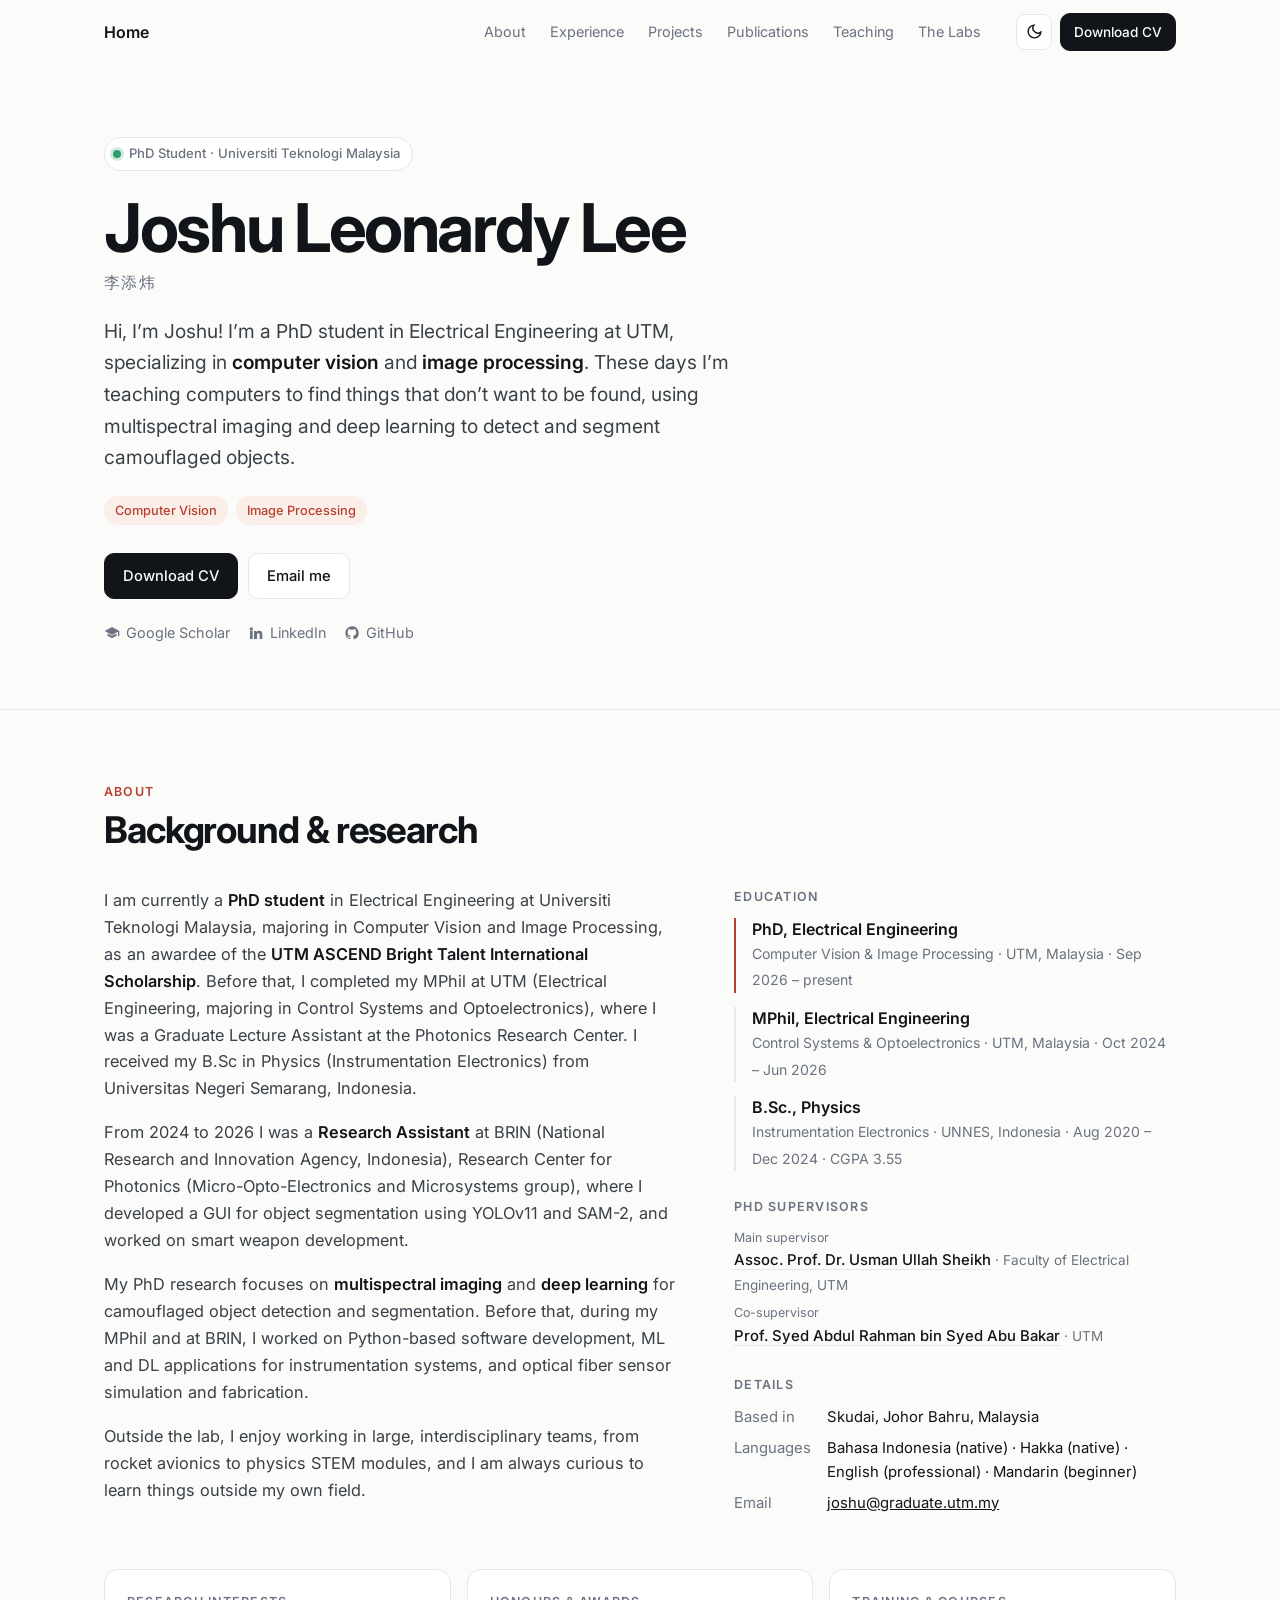
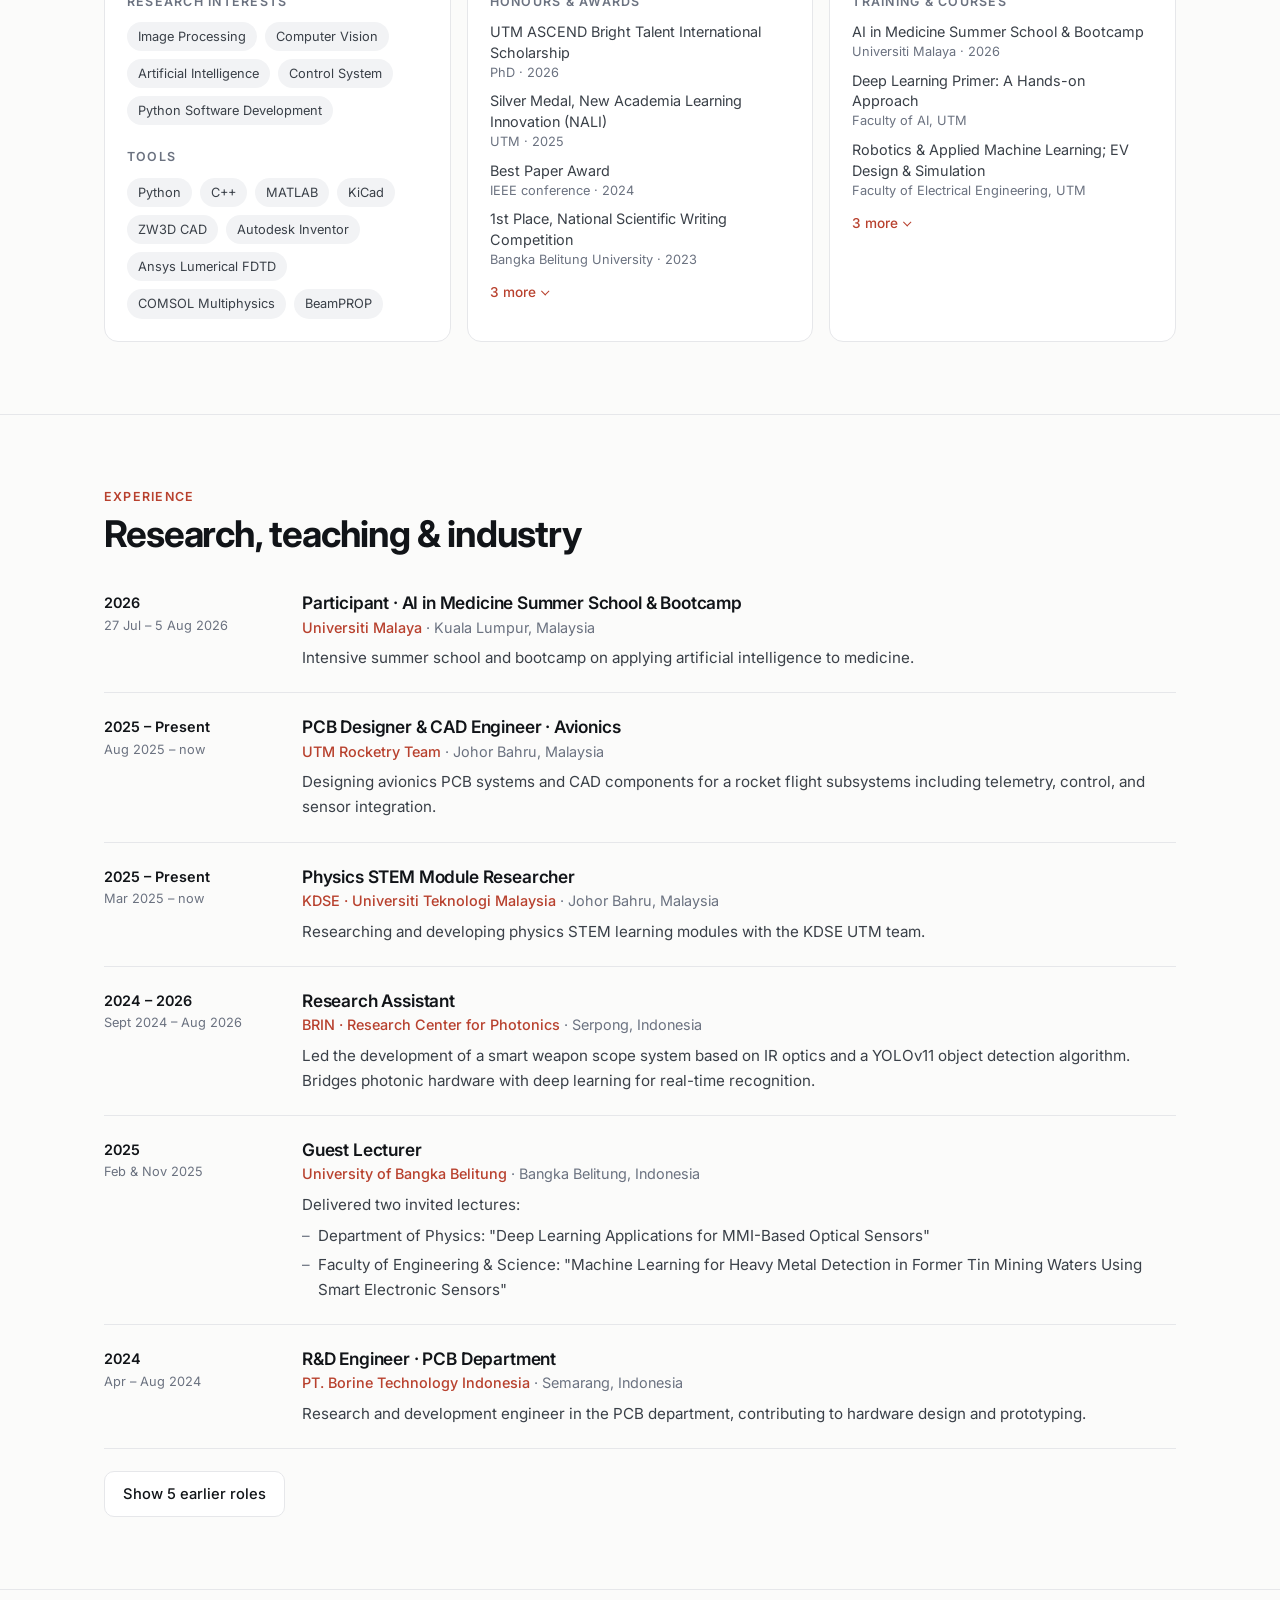
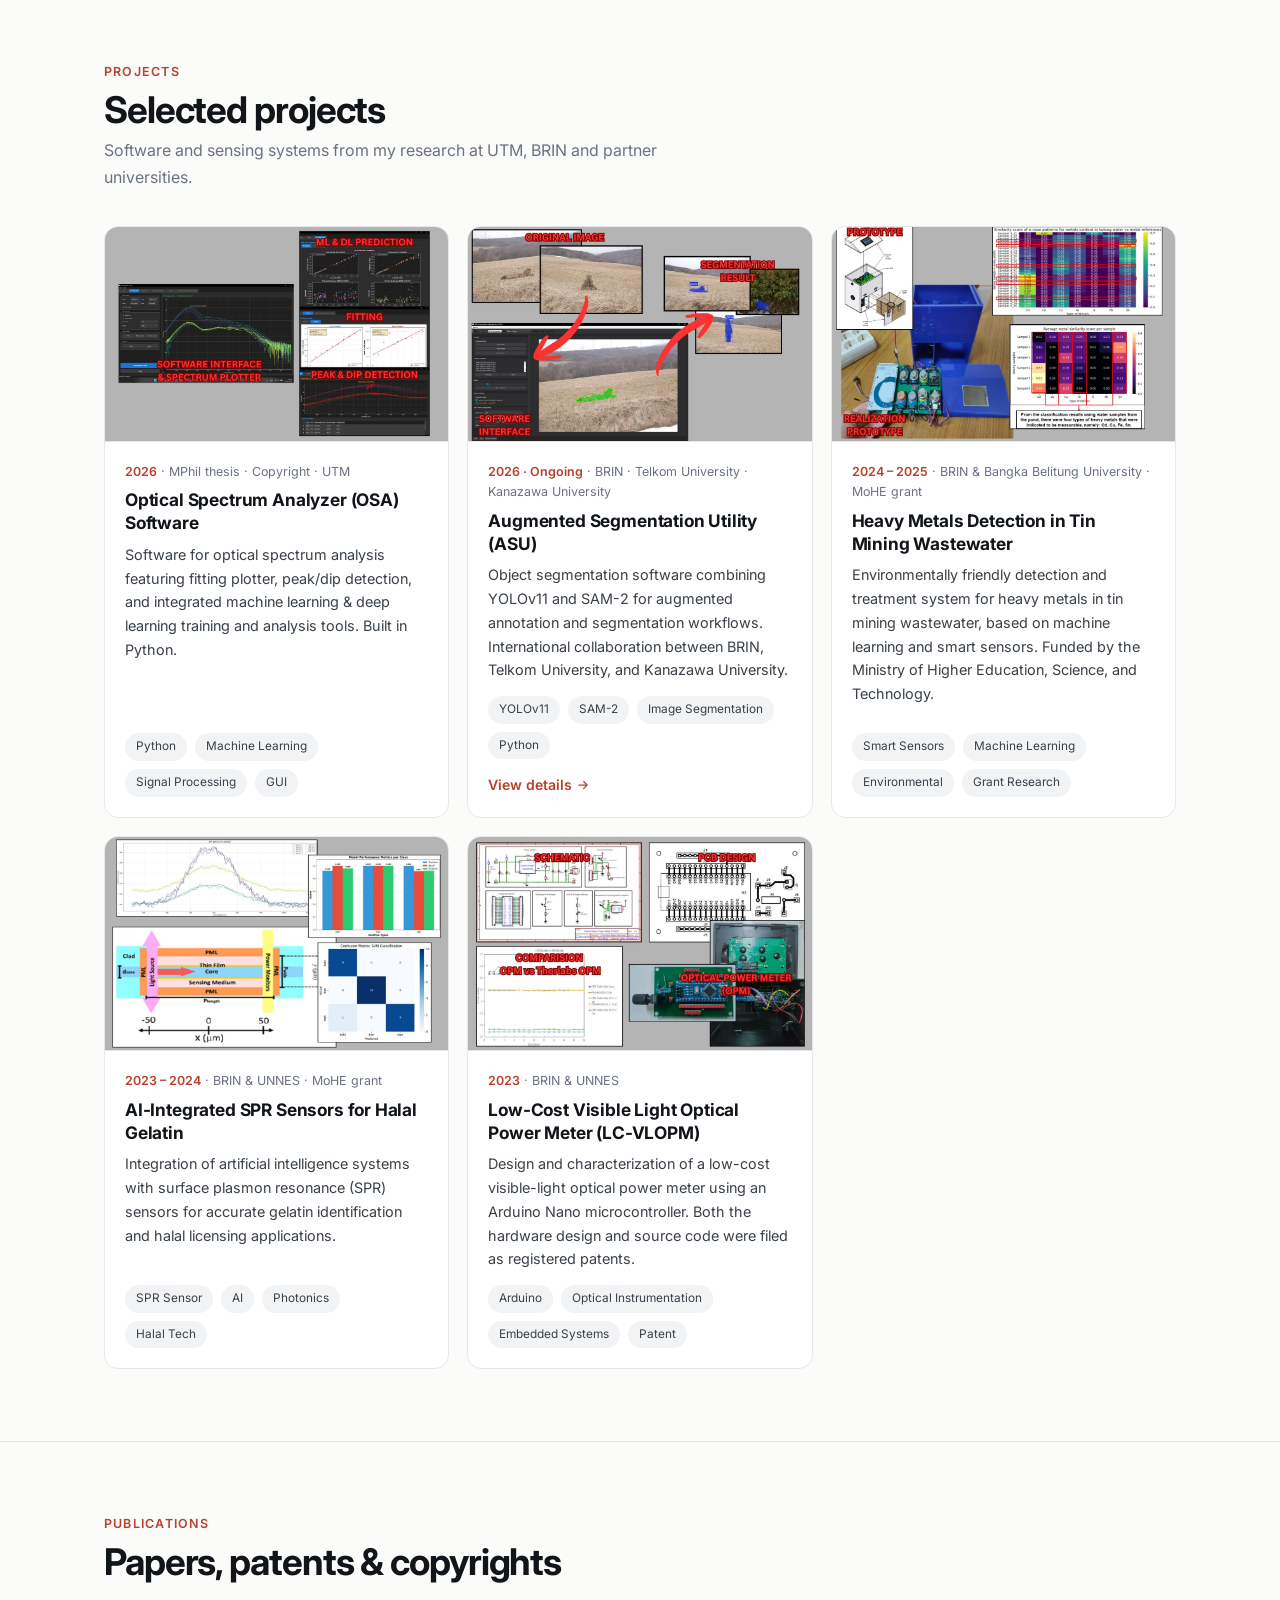
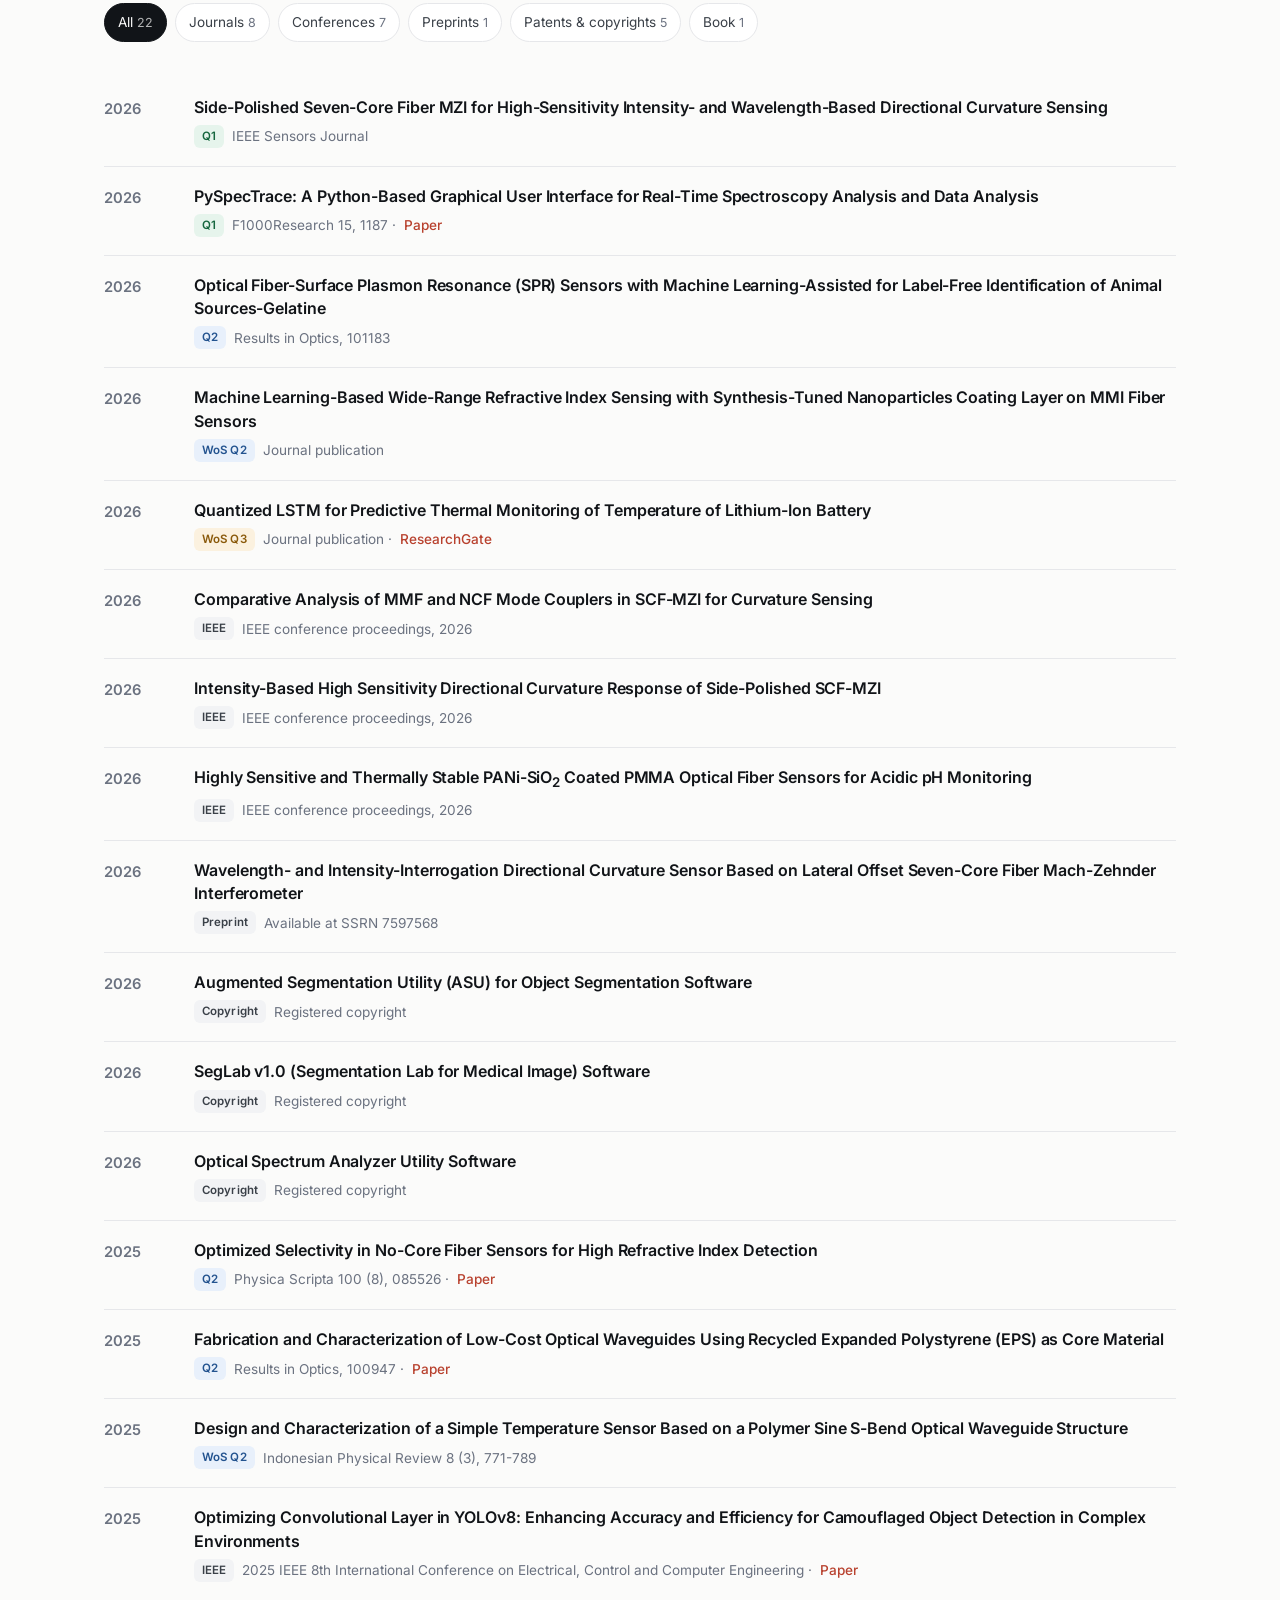
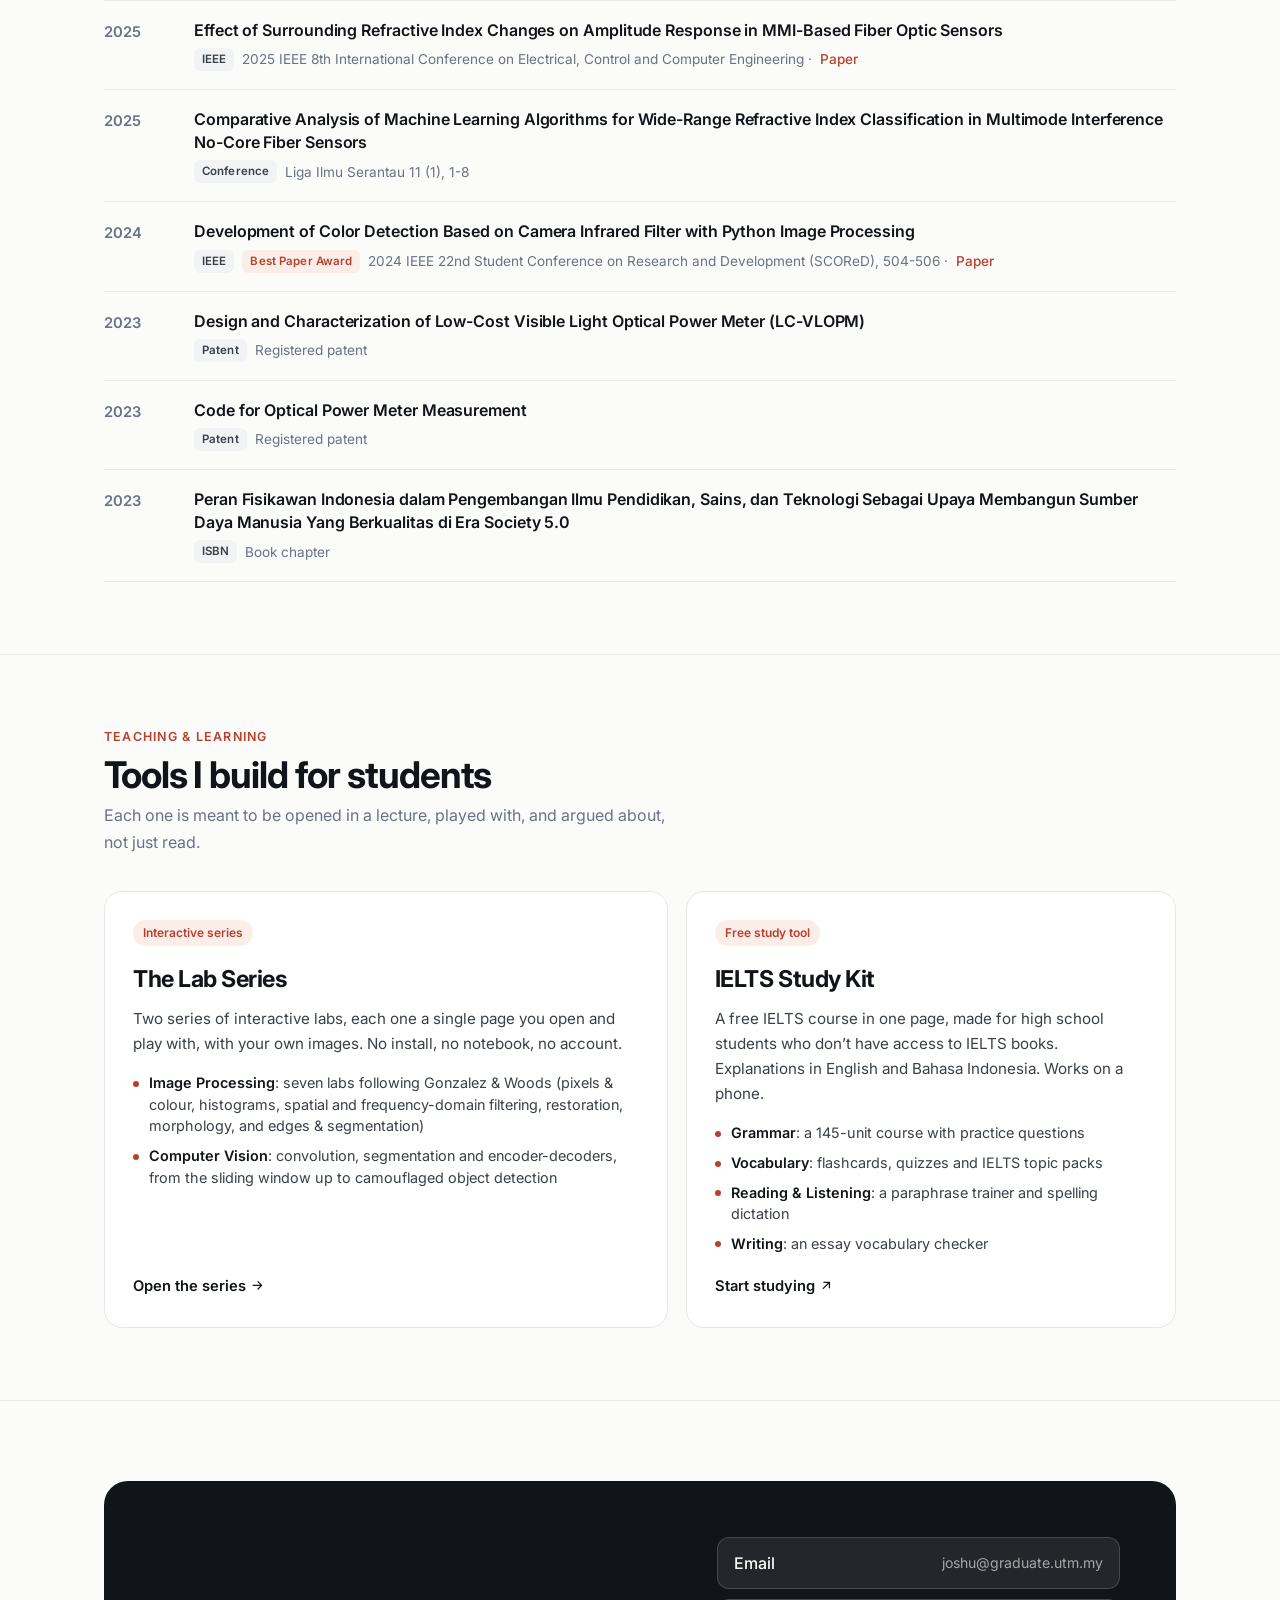
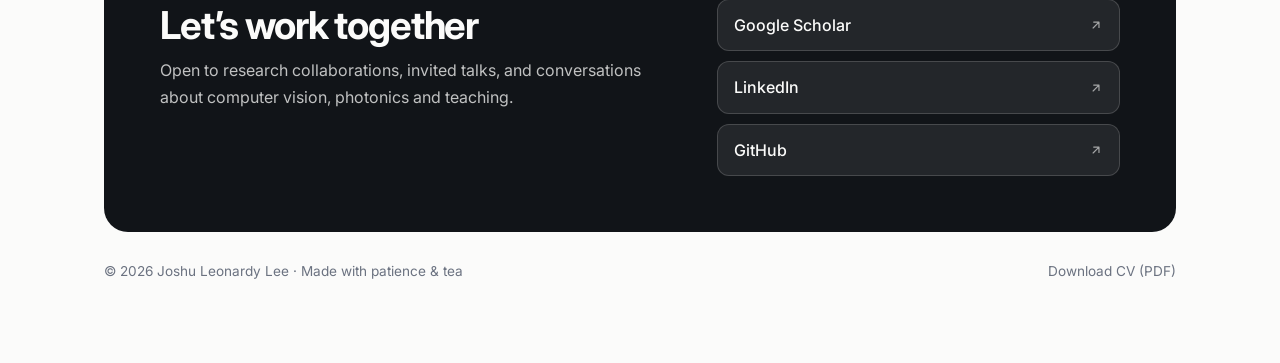
==== commit 6d2439ca: "Publications: update from Google Scholar (22 items) New: - Side-Polished Seven-Core Fiber MZI for di" ====
--- a/index.html
+++ b/index.html
@@ -704,6 +704,7 @@
           <button class="filter on" type="button" data-f="all">All<span></span></button>
           <button class="filter" type="button" data-f="journal">Journals<span></span></button>
           <button class="filter" type="button" data-f="conference">Conferences<span></span></button>
+          <button class="filter" type="button" data-f="preprint">Preprints<span></span></button>
           <button class="filter" type="button" data-f="ip">Patents &amp; copyrights<span></span></button>
           <button class="filter" type="button" data-f="book">Book<span></span></button>
         </div>
@@ -713,8 +714,22 @@
         <li class="pub" data-type="journal">
           <div class="pub-year">2026</div>
           <div>
+            <h3>Side-Polished Seven-Core Fiber MZI for High-Sensitivity Intensity- and Wavelength-Based Directional Curvature Sensing</h3>
+            <div class="pub-meta"><span class="badge q1">Q1</span>IEEE Sensors Journal</div>
+          </div>
+        </li>
+        <li class="pub" data-type="journal">
+          <div class="pub-year">2026</div>
+          <div>
             <h3>PySpecTrace: A Python-Based Graphical User Interface for Real-Time Spectroscopy Analysis and Data Analysis</h3>
-            <div class="pub-meta"><span class="badge q1">WoS Q1</span>Journal publication</div>
+            <div class="pub-meta"><span class="badge q1">Q1</span>F1000Research 15, 1187 · <a href="https://f1000research.com/articles/15-1187" target="_blank" rel="noopener">Paper</a></div>
+          </div>
+        </li>
+        <li class="pub" data-type="journal">
+          <div class="pub-year">2026</div>
+          <div>
+            <h3>Optical Fiber-Surface Plasmon Resonance (SPR) Sensors with Machine Learning-Assisted for Label-Free Identification of Animal Sources-Gelatine</h3>
+            <div class="pub-meta"><span class="badge q2">Q2</span>Results in Optics, 101183</div>
           </div>
         </li>
         <li class="pub" data-type="journal">
@@ -724,13 +739,6 @@
             <div class="pub-meta"><span class="badge q2">WoS Q2</span>Journal publication</div>
           </div>
         </li>
-        <li class="pub" data-type="conference">
-          <div class="pub-year">2026</div>
-          <div>
-            <h3>Comparative Analysis of Machine Learning Algorithms for Wide-Range Refractive Index Classification in Multimode Interference No-Core Fiber Sensors</h3>
-            <div class="pub-meta"><span class="badge">Conference</span>Conference paper</div>
-          </div>
-        </li>
         <li class="pub" data-type="journal">
           <div class="pub-year">2026</div>
           <div>
@@ -738,6 +746,34 @@
             <div class="pub-meta"><span class="badge q3">WoS Q3</span>Journal publication · <a href="https://www.researchgate.net/publication/401312609" target="_blank" rel="noopener">ResearchGate</a></div>
           </div>
         </li>
+        <li class="pub" data-type="conference">
+          <div class="pub-year">2026</div>
+          <div>
+            <h3>Comparative Analysis of MMF and NCF Mode Couplers in SCF-MZI for Curvature Sensing</h3>
+            <div class="pub-meta"><span class="badge">IEEE</span>IEEE conference proceedings, 2026</div>
+          </div>
+        </li>
+        <li class="pub" data-type="conference">
+          <div class="pub-year">2026</div>
+          <div>
+            <h3>Intensity-Based High Sensitivity Directional Curvature Response of Side-Polished SCF-MZI</h3>
+            <div class="pub-meta"><span class="badge">IEEE</span>IEEE conference proceedings, 2026</div>
+          </div>
+        </li>
+        <li class="pub" data-type="conference">
+          <div class="pub-year">2026</div>
+          <div>
+            <h3>Highly Sensitive and Thermally Stable PANi-SiO<sub>2</sub> Coated PMMA Optical Fiber Sensors for Acidic pH Monitoring</h3>
+            <div class="pub-meta"><span class="badge">IEEE</span>IEEE conference proceedings, 2026</div>
+          </div>
+        </li>
+        <li class="pub" data-type="preprint">
+          <div class="pub-year">2026</div>
+          <div>
+            <h3>Wavelength- and Intensity-Interrogation Directional Curvature Sensor Based on Lateral Offset Seven-Core Fiber Mach-Zehnder Interferometer</h3>
+            <div class="pub-meta"><span class="badge">Preprint</span>Available at SSRN 7597568</div>
+          </div>
+        </li>
         <li class="pub" data-type="ip">
           <div class="pub-year">2026</div>
           <div>
@@ -763,42 +799,49 @@
           <div class="pub-year">2025</div>
           <div>
             <h3>Optimized Selectivity in No-Core Fiber Sensors for High Refractive Index Detection</h3>
-            <div class="pub-meta"><span class="badge q2">Q2</span>Physica Scripta · <a href="https://iopscience.iop.org/article/10.1088/1402-4896/adf3f7/meta" target="_blank" rel="noopener">Paper</a></div>
+            <div class="pub-meta"><span class="badge q2">Q2</span>Physica Scripta 100 (8), 085526 · <a href="https://iopscience.iop.org/article/10.1088/1402-4896/adf3f7/meta" target="_blank" rel="noopener">Paper</a></div>
+          </div>
+        </li>
+        <li class="pub" data-type="journal">
+          <div class="pub-year">2025</div>
+          <div>
+            <h3>Fabrication and Characterization of Low-Cost Optical Waveguides Using Recycled Expanded Polystyrene (EPS) as Core Material</h3>
+            <div class="pub-meta"><span class="badge q2">Q2</span>Results in Optics, 100947 · <a href="https://www.sciencedirect.com/science/article/pii/S2666950125001750" target="_blank" rel="noopener">Paper</a></div>
+          </div>
+        </li>
+        <li class="pub" data-type="journal">
+          <div class="pub-year">2025</div>
+          <div>
+            <h3>Design and Characterization of a Simple Temperature Sensor Based on a Polymer Sine S-Bend Optical Waveguide Structure</h3>
+            <div class="pub-meta"><span class="badge q2">WoS Q2</span>Indonesian Physical Review 8 (3), 771-789</div>
           </div>
         </li>
         <li class="pub" data-type="conference">
           <div class="pub-year">2025</div>
           <div>
             <h3>Optimizing Convolutional Layer in YOLOv8: Enhancing Accuracy and Efficiency for Camouflaged Object Detection in Complex Environments</h3>
-            <div class="pub-meta"><span class="badge">IEEE</span>IEEE conference proceedings · <a href="https://ieeexplore.ieee.org/abstract/document/11150933" target="_blank" rel="noopener">Paper</a></div>
+            <div class="pub-meta"><span class="badge">IEEE</span>2025 IEEE 8th International Conference on Electrical, Control and Computer Engineering · <a href="https://ieeexplore.ieee.org/abstract/document/11150933" target="_blank" rel="noopener">Paper</a></div>
           </div>
         </li>
         <li class="pub" data-type="conference">
           <div class="pub-year">2025</div>
           <div>
             <h3>Effect of Surrounding Refractive Index Changes on Amplitude Response in MMI-Based Fiber Optic Sensors</h3>
-            <div class="pub-meta"><span class="badge">IEEE</span>IEEE conference proceedings · <a href="https://ieeexplore.ieee.org/abstract/document/11150911" target="_blank" rel="noopener">Paper</a></div>
-          </div>
-        </li>
-        <li class="pub" data-type="journal">
+            <div class="pub-meta"><span class="badge">IEEE</span>2025 IEEE 8th International Conference on Electrical, Control and Computer Engineering · <a href="https://ieeexplore.ieee.org/abstract/document/11150911" target="_blank" rel="noopener">Paper</a></div>
+          </div>
+        </li>
+        <li class="pub" data-type="conference">
           <div class="pub-year">2025</div>
           <div>
-            <h3>Design and Characterization of a Simple Temperature Sensor Based on a Polymer Sine S-Bend Optical Waveguide Structure</h3>
-            <div class="pub-meta"><span class="badge q2">WoS Q2</span>Journal publication</div>
-          </div>
-        </li>
-        <li class="pub" data-type="journal">
-          <div class="pub-year">2025</div>
-          <div>
-            <h3>Fabrication and Characterization of Low-Cost Optical Waveguides Using Recycled Expanded Polystyrene (EPS) as Core Material</h3>
-            <div class="pub-meta"><span class="badge q2">Q2</span>Results in Optics · <a href="https://www.sciencedirect.com/science/article/pii/S2666950125001750" target="_blank" rel="noopener">Paper</a></div>
+            <h3>Comparative Analysis of Machine Learning Algorithms for Wide-Range Refractive Index Classification in Multimode Interference No-Core Fiber Sensors</h3>
+            <div class="pub-meta"><span class="badge">Conference</span>Liga Ilmu Serantau 11 (1), 1-8</div>
           </div>
         </li>
         <li class="pub" data-type="conference">
           <div class="pub-year">2024</div>
           <div>
             <h3>Development of Color Detection Based on Camera Infrared Filter with Python Image Processing</h3>
-            <div class="pub-meta"><span class="badge">IEEE</span><span class="badge award">Best Paper Award</span>IEEE conference proceedings · <a href="https://ieeexplore.ieee.org/abstract/document/10872752" target="_blank" rel="noopener">Paper</a></div>
+            <div class="pub-meta"><span class="badge">IEEE</span><span class="badge award">Best Paper Award</span>2024 IEEE 22nd Student Conference on Research and Development (SCOReD), 504-506 · <a href="https://ieeexplore.ieee.org/abstract/document/10872752" target="_blank" rel="noopener">Paper</a></div>
           </div>
         </li>
         <li class="pub" data-type="ip patent">
@@ -818,7 +861,7 @@
         <li class="pub" data-type="book">
           <div class="pub-year">2023</div>
           <div>
-            <h3 lang="id">Peran Fisikawan Indonesia dalam Pengembangan Ilmu Pendidikan, Sains, dan Teknologi Sebagai Upaya Membangun Sumber Daya Manusia Yang Berkualitas di Era Society 5.0</h3>
+            <h3><span lang="id">Peran Fisikawan Indonesia dalam Pengembangan Ilmu Pendidikan, Sains, dan Teknologi Sebagai Upaya Membangun Sumber Daya Manusia Yang Berkualitas di Era Society 5.0</span></h3>
             <div class="pub-meta"><span class="badge">ISBN</span>Book chapter</div>
           </div>
         </li>
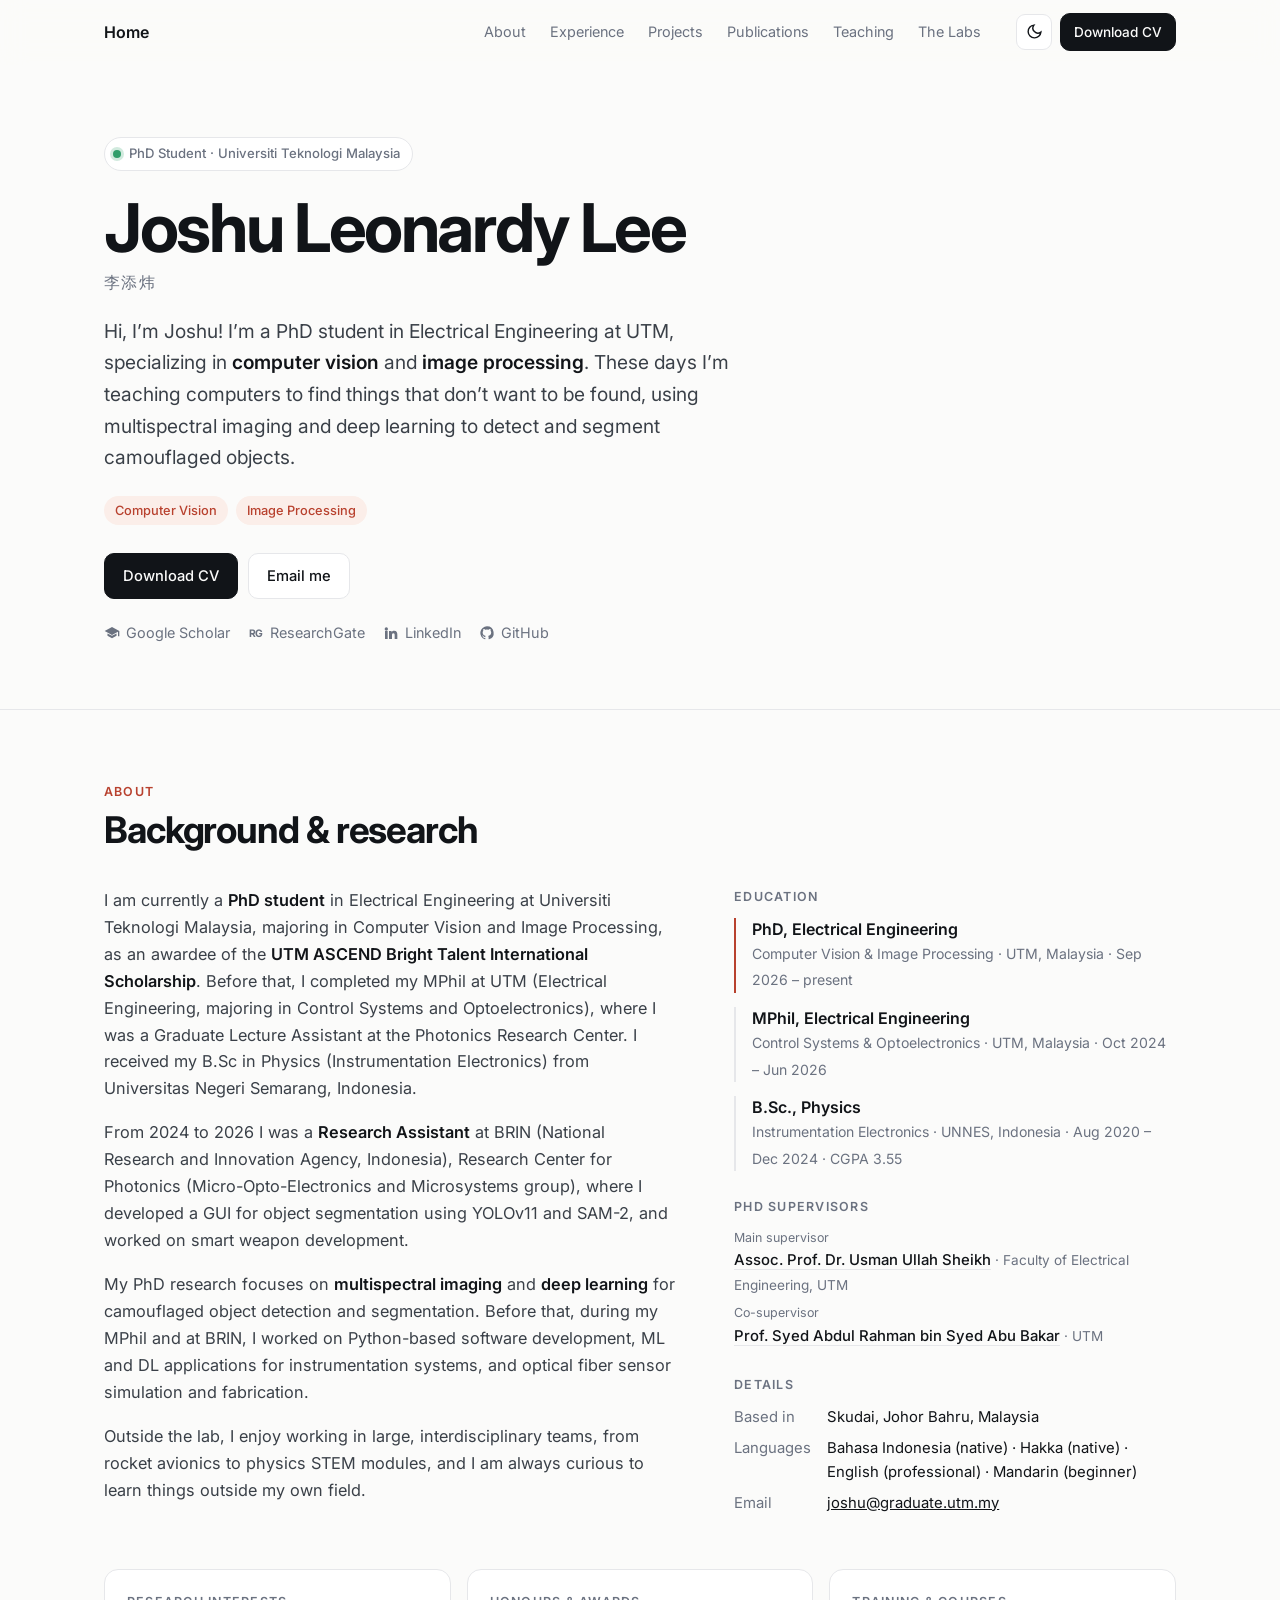
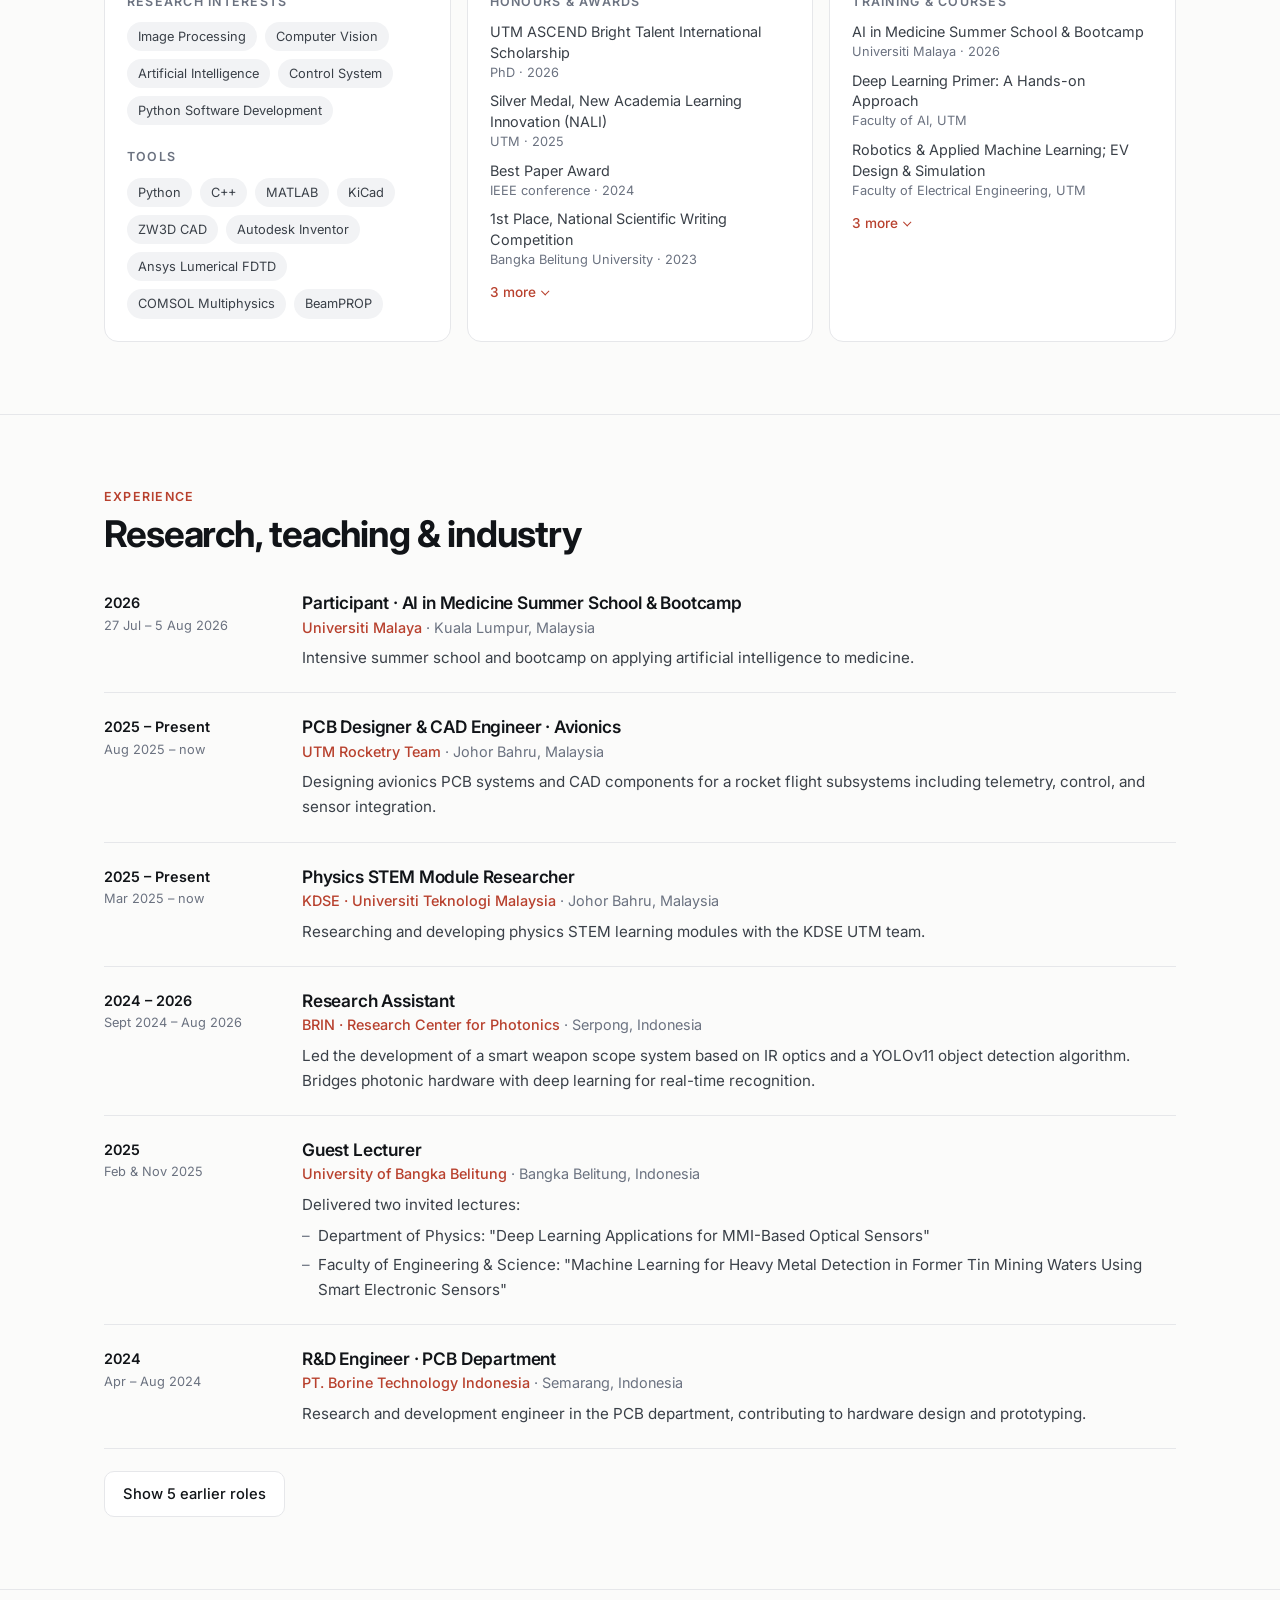
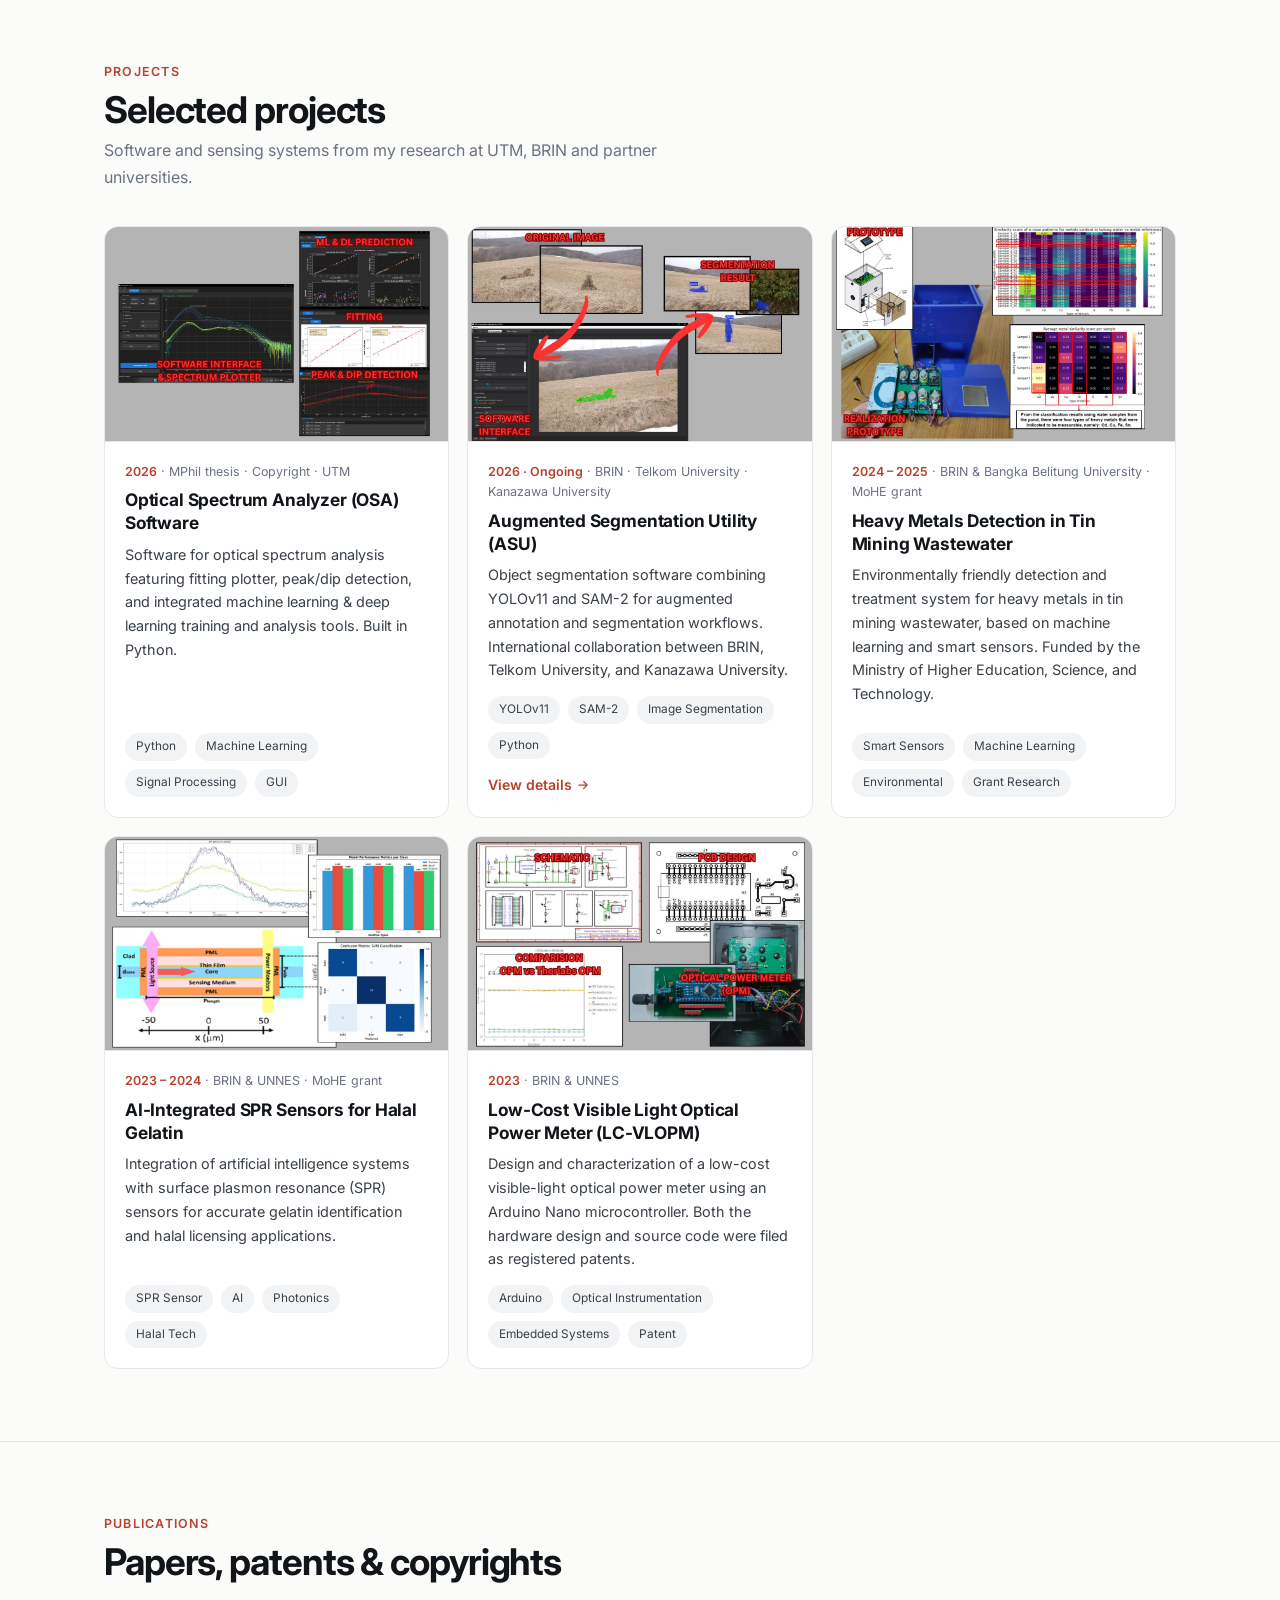
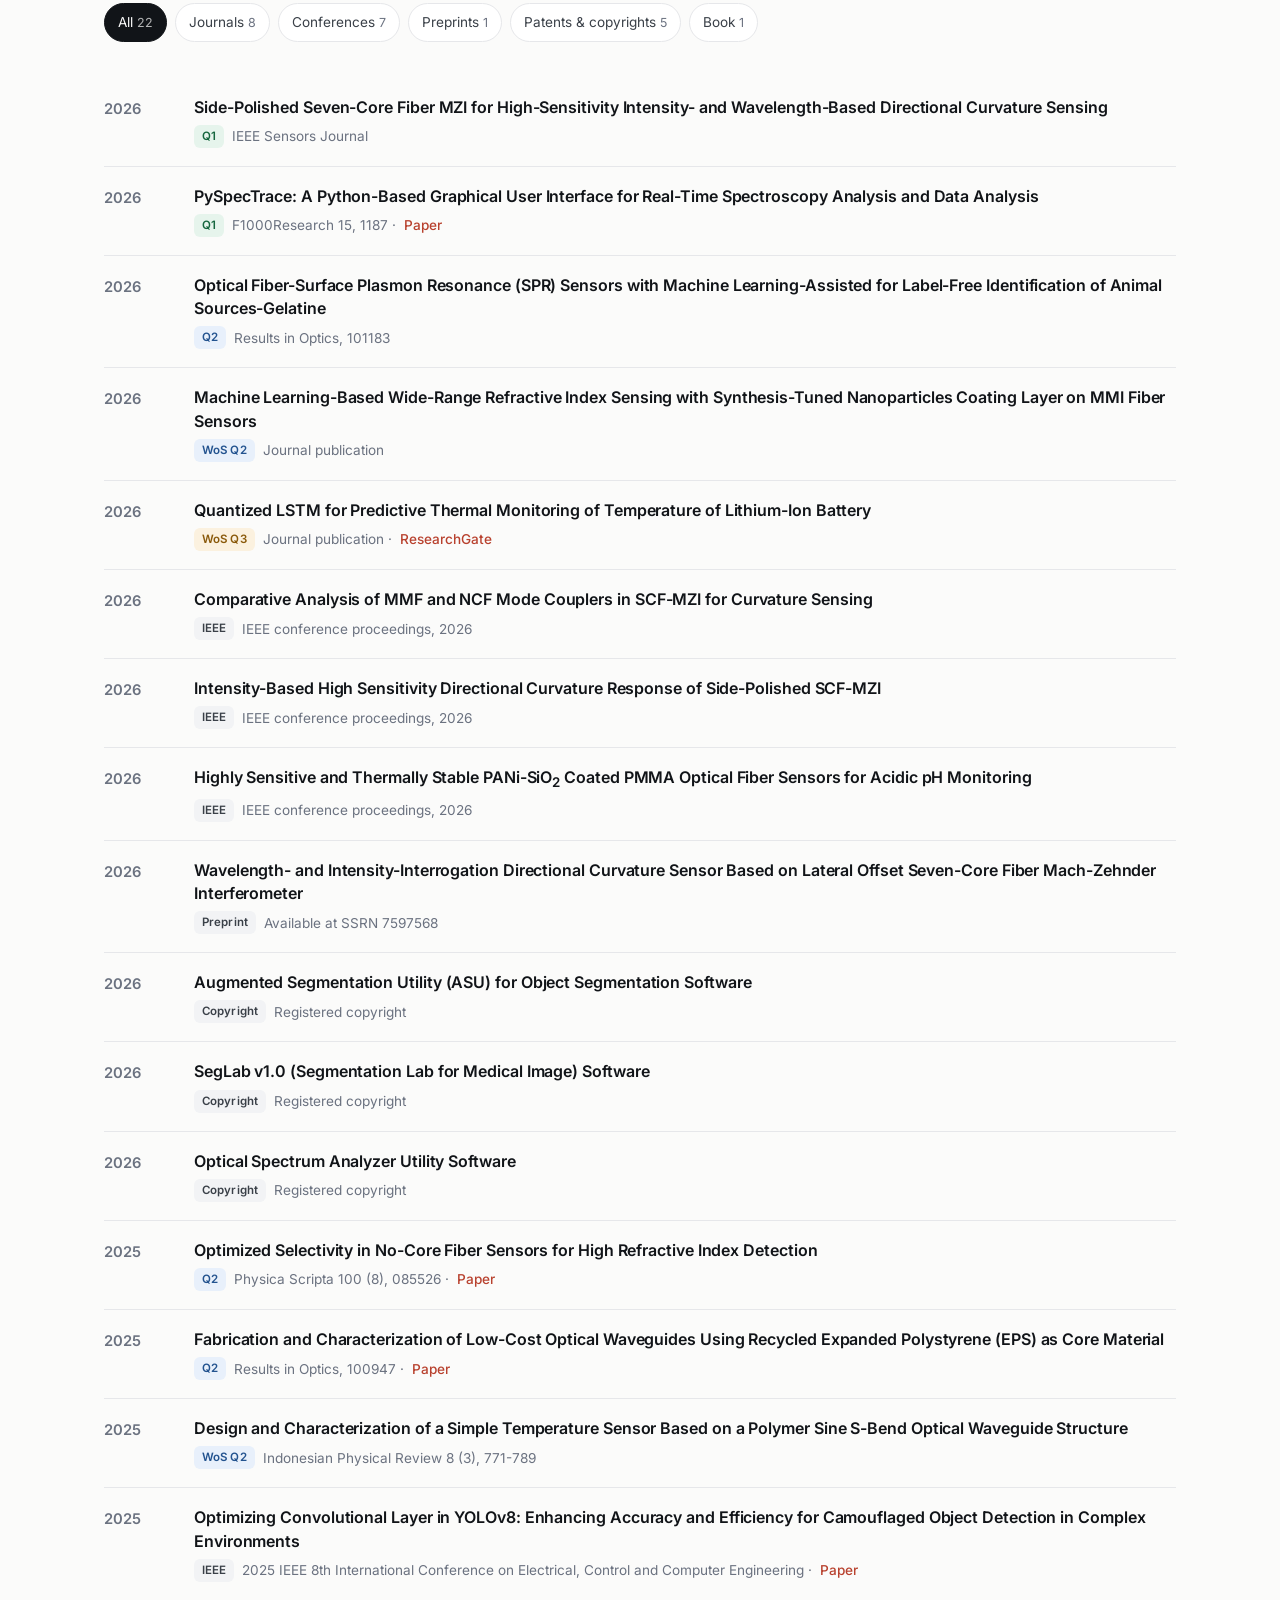
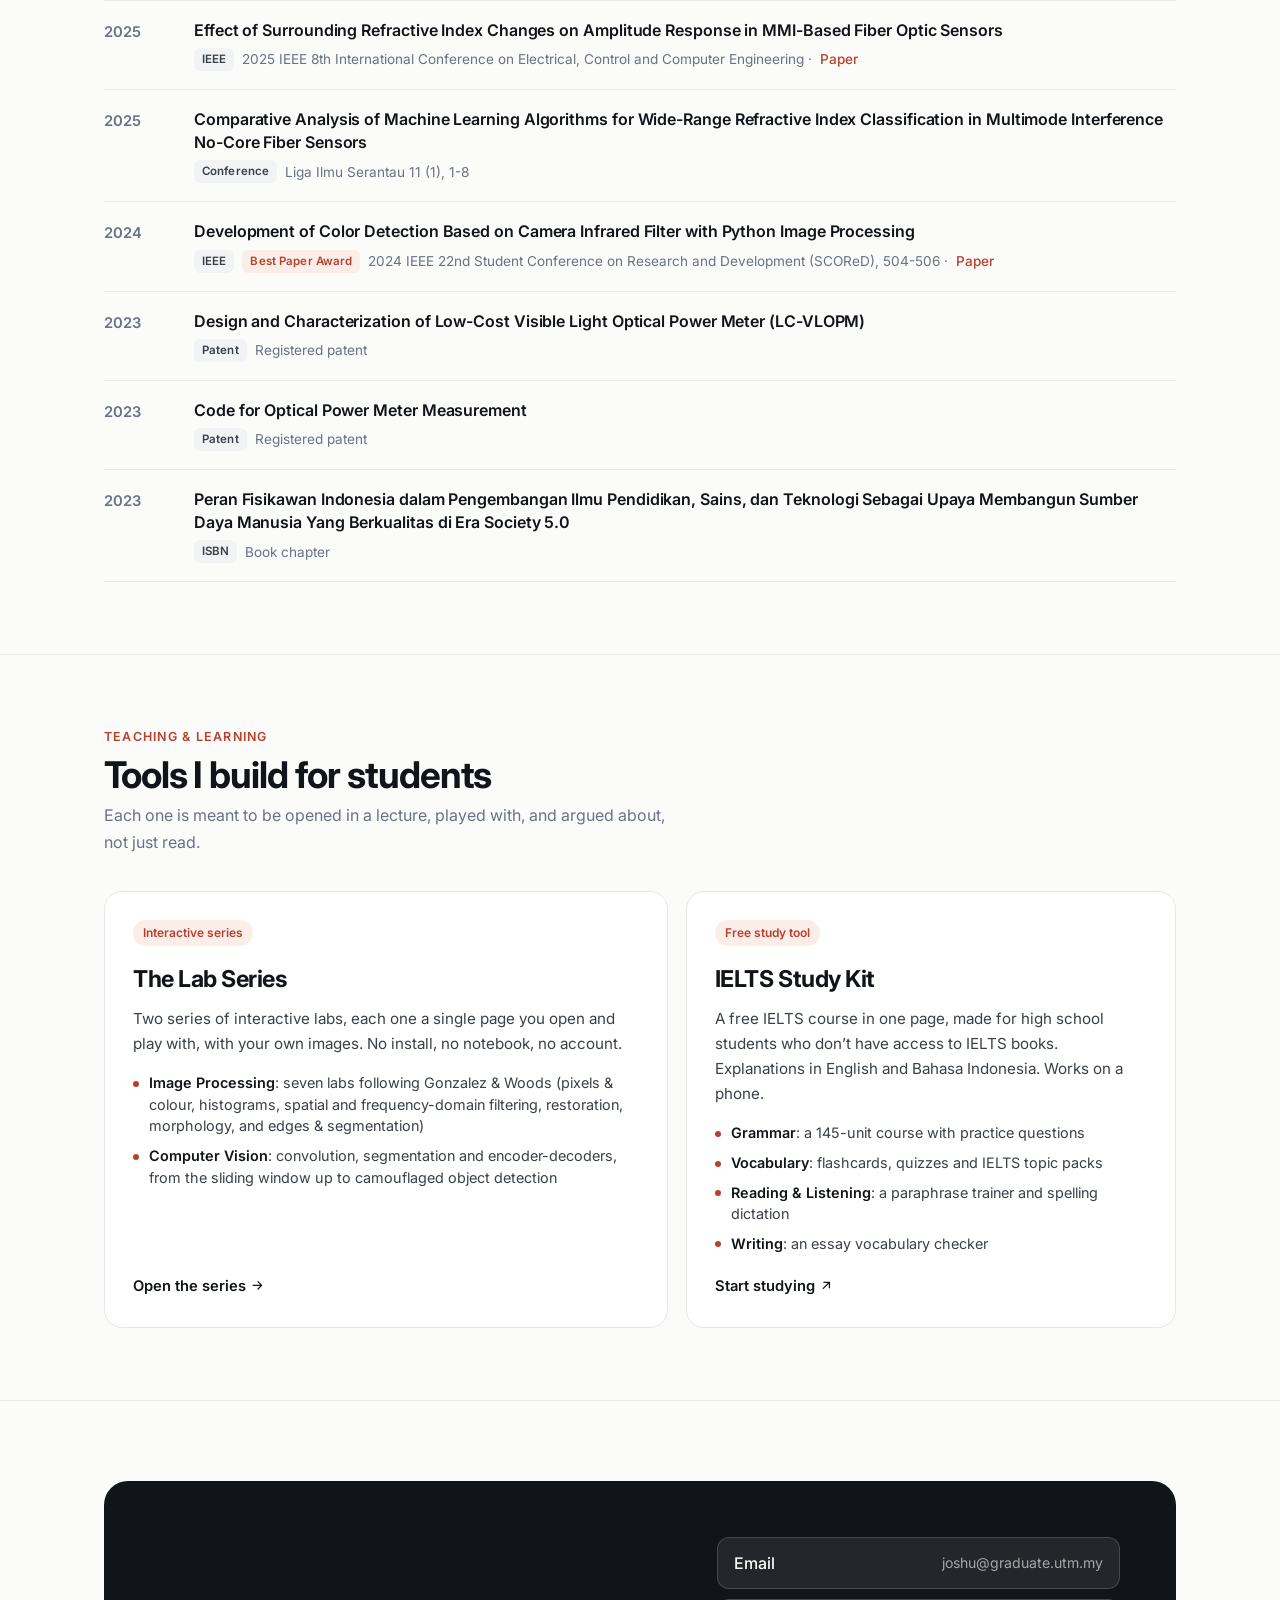
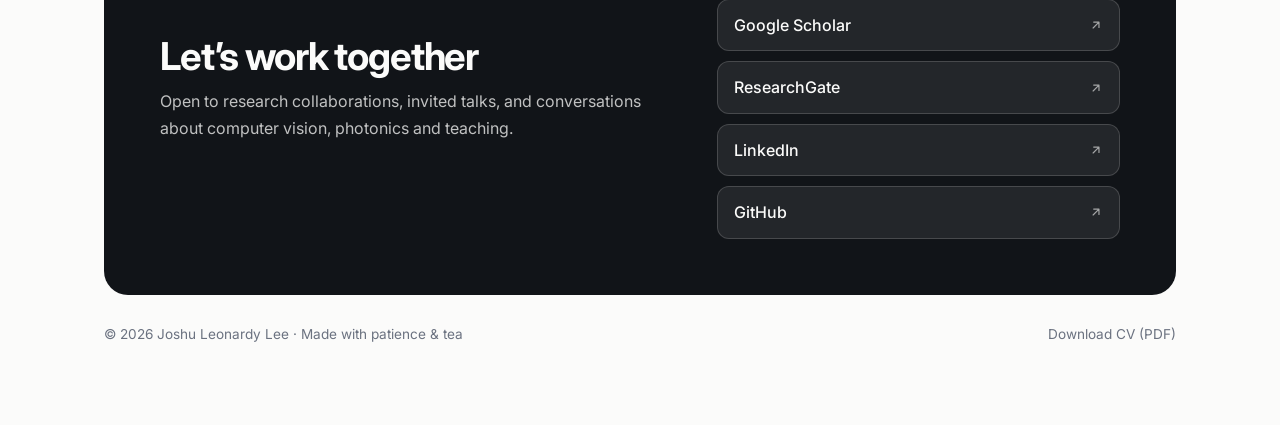
==== commit 880c8383: "Add ResearchGate profile link to the hero and contact box Co-Authored-By: Claude Opus 5.5 <noreply@a" ====
--- a/index.html
+++ b/index.html
@@ -370,6 +370,8 @@
         <div class="social">
           <a href="https://scholar.google.com/citations?user=mYujZLoAAAAJ" target="_blank" rel="noopener">
             <svg viewBox="0 0 24 24" fill="currentColor"><path d="M12 3 1 9l11 6 9-4.9V17h2V9L12 3zm-6.8 9.6v3.6L12 20l6.8-3.8v-3.6L12 16.3l-6.8-3.7z"/></svg>Google Scholar</a>
+          <a href="https://www.researchgate.net/profile/Joshu-Leonardy" target="_blank" rel="noopener">
+            <svg viewBox="0 0 24 24" fill="currentColor" aria-hidden="true"><text x="12" y="17.5" text-anchor="middle" font-size="15.5" font-weight="700" letter-spacing="-.5" font-family="Inter, system-ui, sans-serif">RG</text></svg>ResearchGate</a>
           <a href="https://www.linkedin.com/in/joshuleonardylee" target="_blank" rel="noopener">
             <svg viewBox="0 0 24 24" fill="currentColor"><path d="M4.98 3.5a2.5 2.5 0 1 1 0 5 2.5 2.5 0 0 1 0-5zM3 9h4v12H3zM9 9h3.8v1.7h.1c.5-1 1.8-2 3.8-2 4 0 4.8 2.6 4.8 6V21h-4v-5.6c0-1.3 0-3-1.9-3s-2.1 1.4-2.1 2.9V21H9z"/></svg>LinkedIn</a>
           <a href="https://github.com/JoshhhLee" target="_blank" rel="noopener">
@@ -919,6 +921,7 @@
         <div class="contact-links">
           <a href="mailto:joshu@graduate.utm.my">Email<span>joshu@graduate.utm.my</span></a>
           <a href="https://scholar.google.com/citations?user=mYujZLoAAAAJ" target="_blank" rel="noopener">Google Scholar<span><svg class="ic" viewBox="0 0 24 24" aria-hidden="true"><path d="M7 17 17 7M8 7h9v9"/></svg></span></a>
+          <a href="https://www.researchgate.net/profile/Joshu-Leonardy" target="_blank" rel="noopener">ResearchGate<span><svg class="ic" viewBox="0 0 24 24" aria-hidden="true"><path d="M7 17 17 7M8 7h9v9"/></svg></span></a>
           <a href="https://www.linkedin.com/in/joshuleonardylee" target="_blank" rel="noopener">LinkedIn<span><svg class="ic" viewBox="0 0 24 24" aria-hidden="true"><path d="M7 17 17 7M8 7h9v9"/></svg></span></a>
           <a href="https://github.com/JoshhhLee" target="_blank" rel="noopener">GitHub<span><svg class="ic" viewBox="0 0 24 24" aria-hidden="true"><path d="M7 17 17 7M8 7h9v9"/></svg></span></a>
         </div>
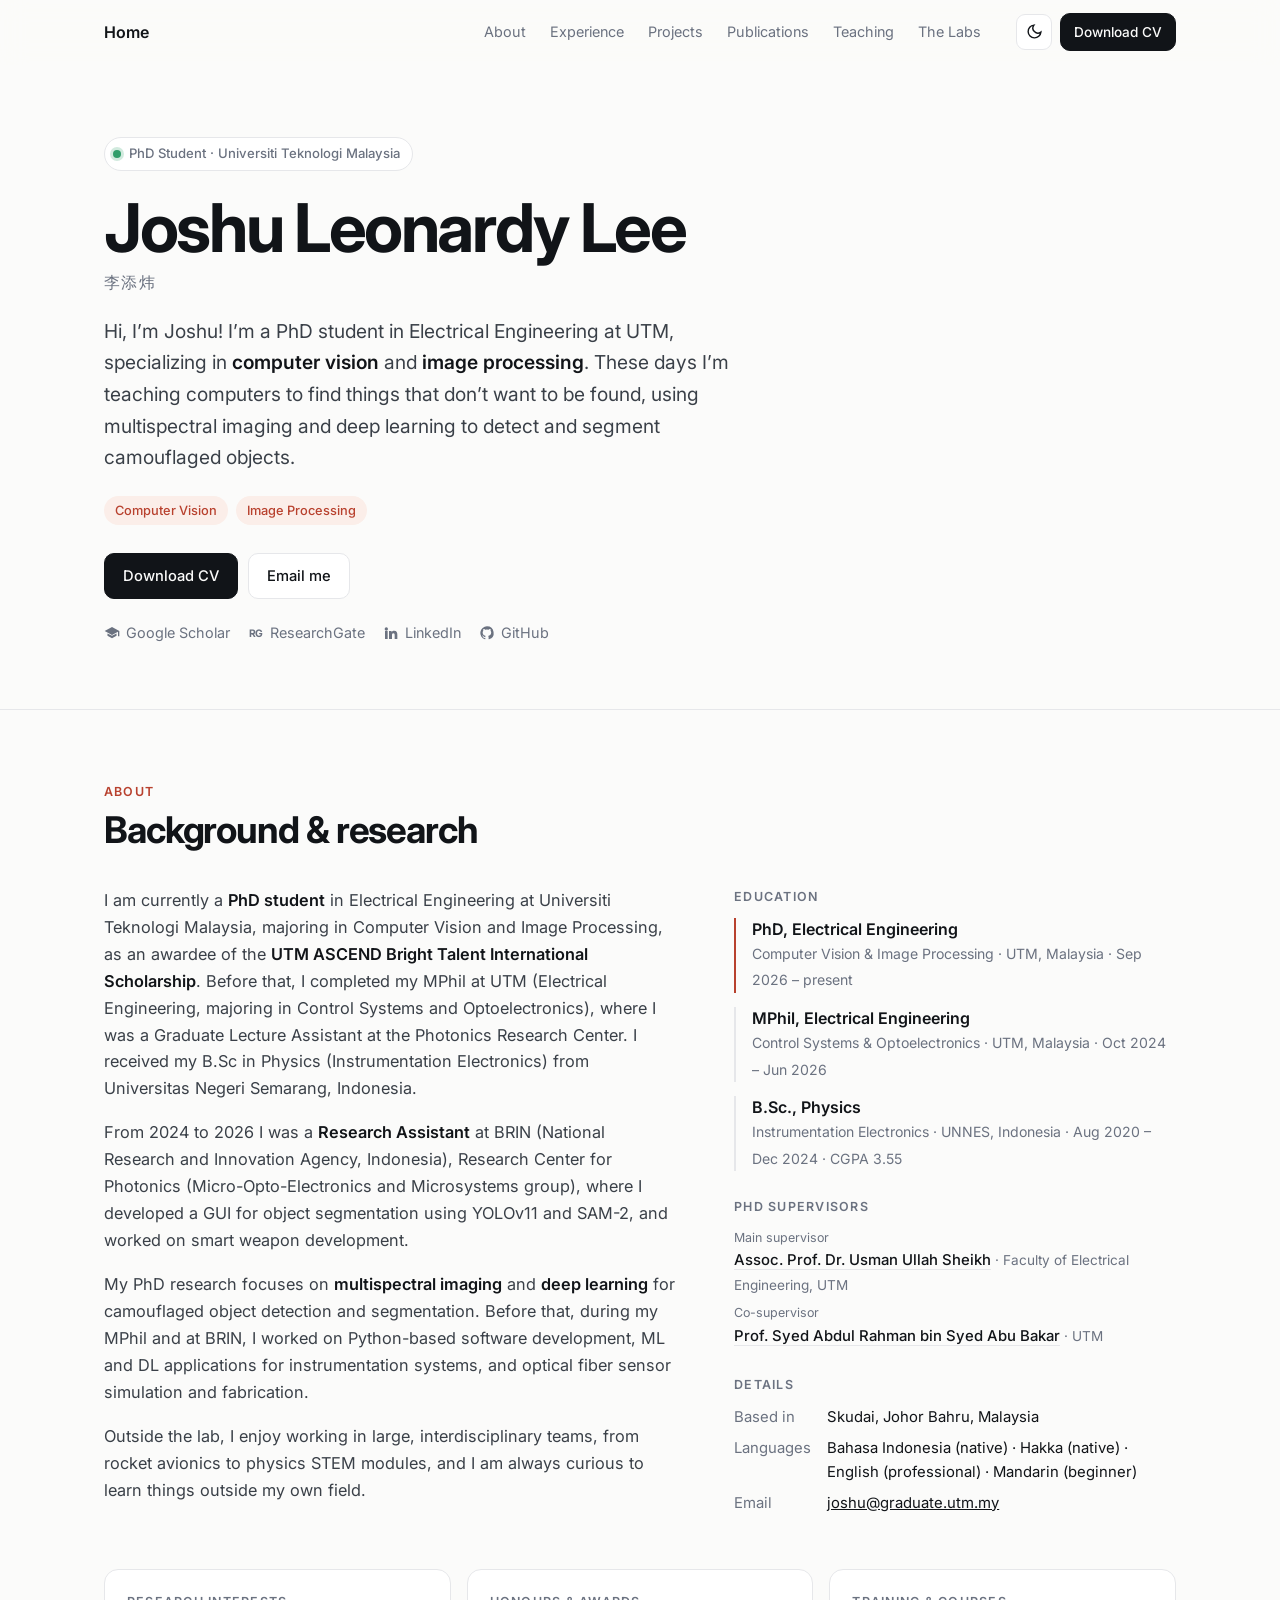
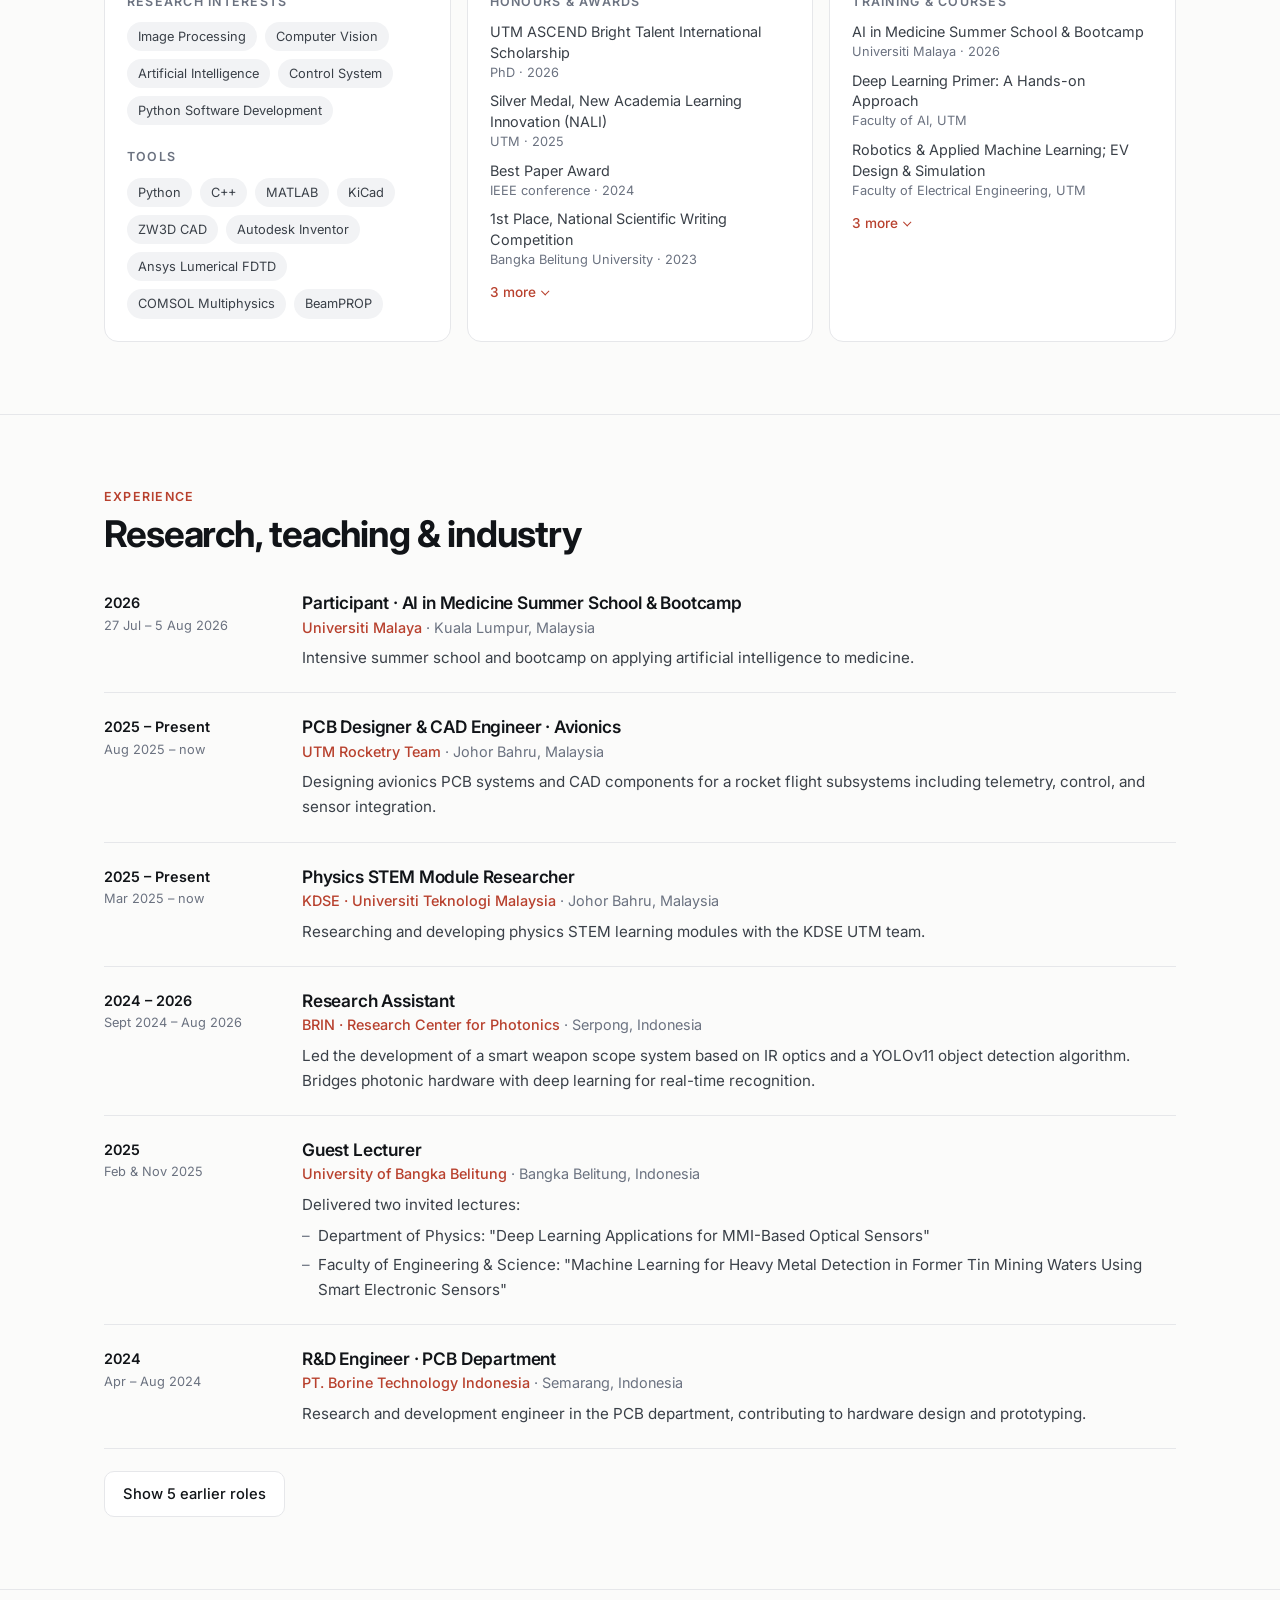
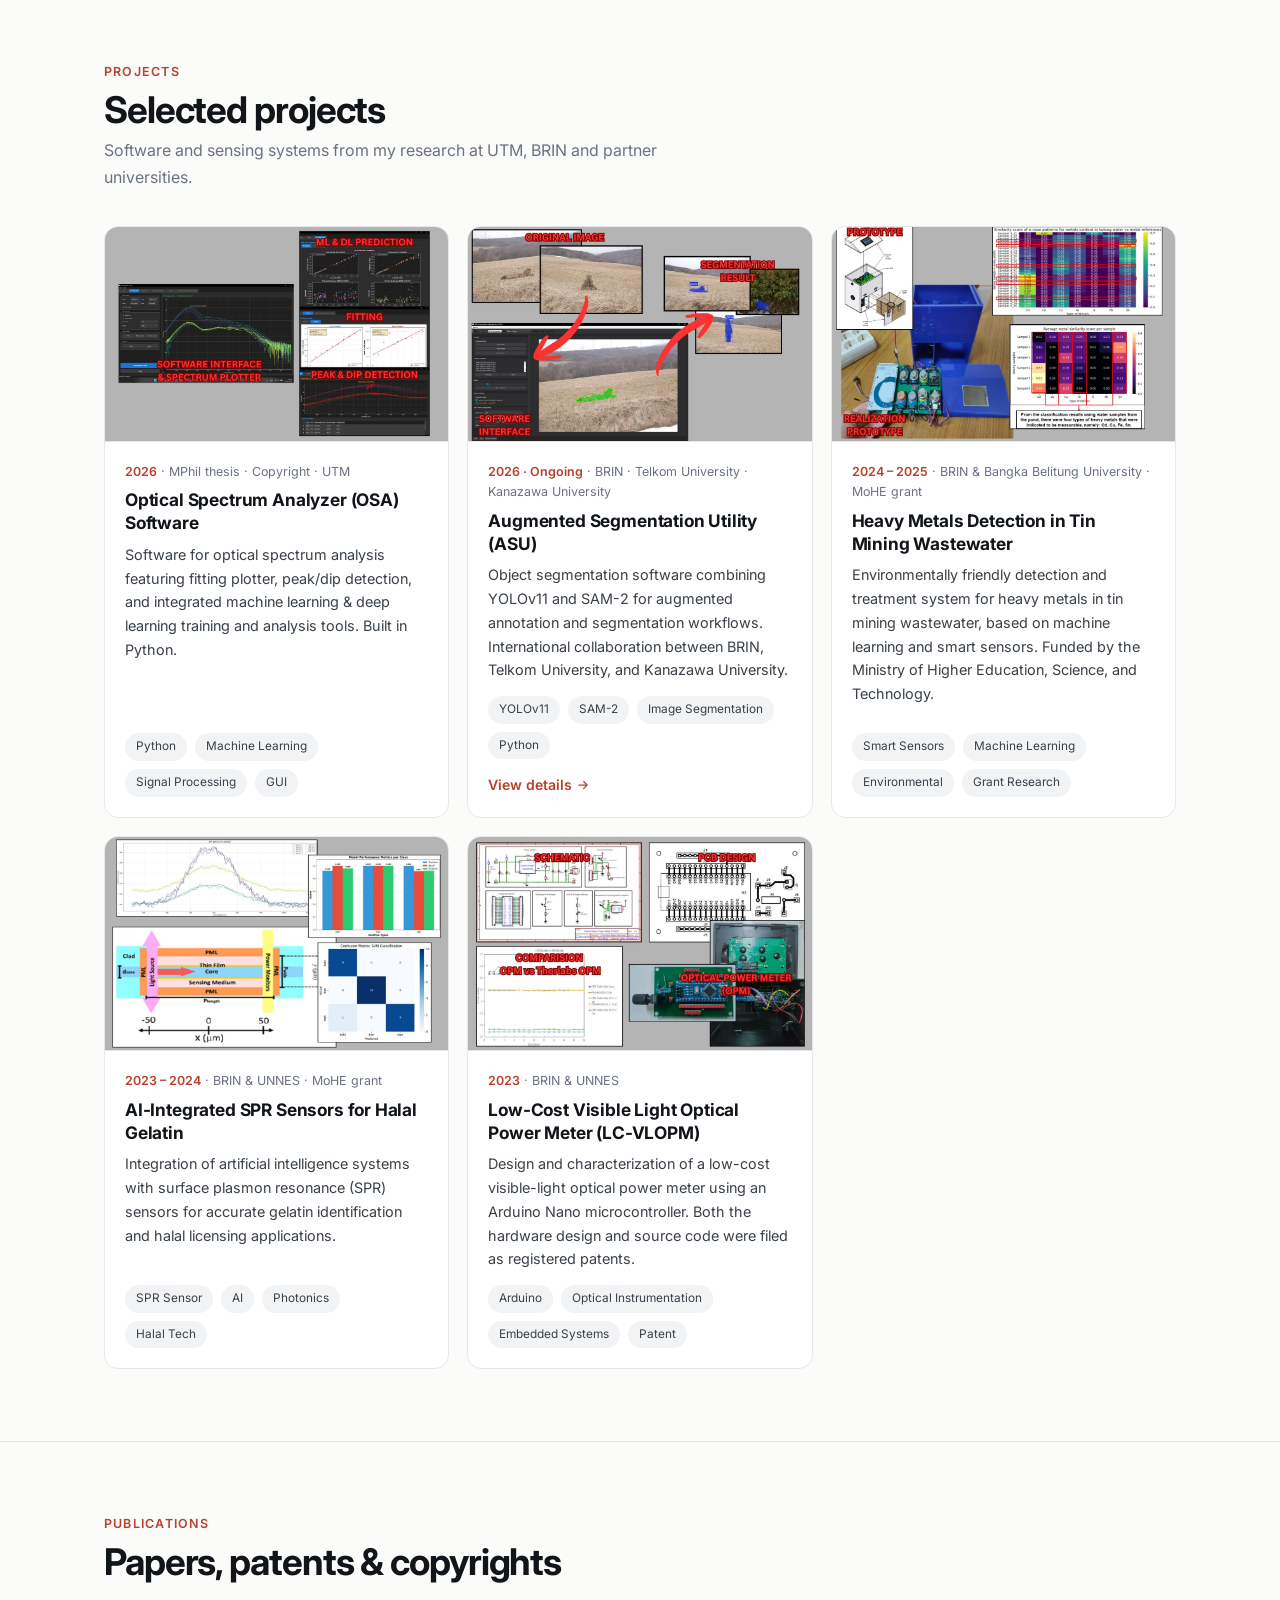
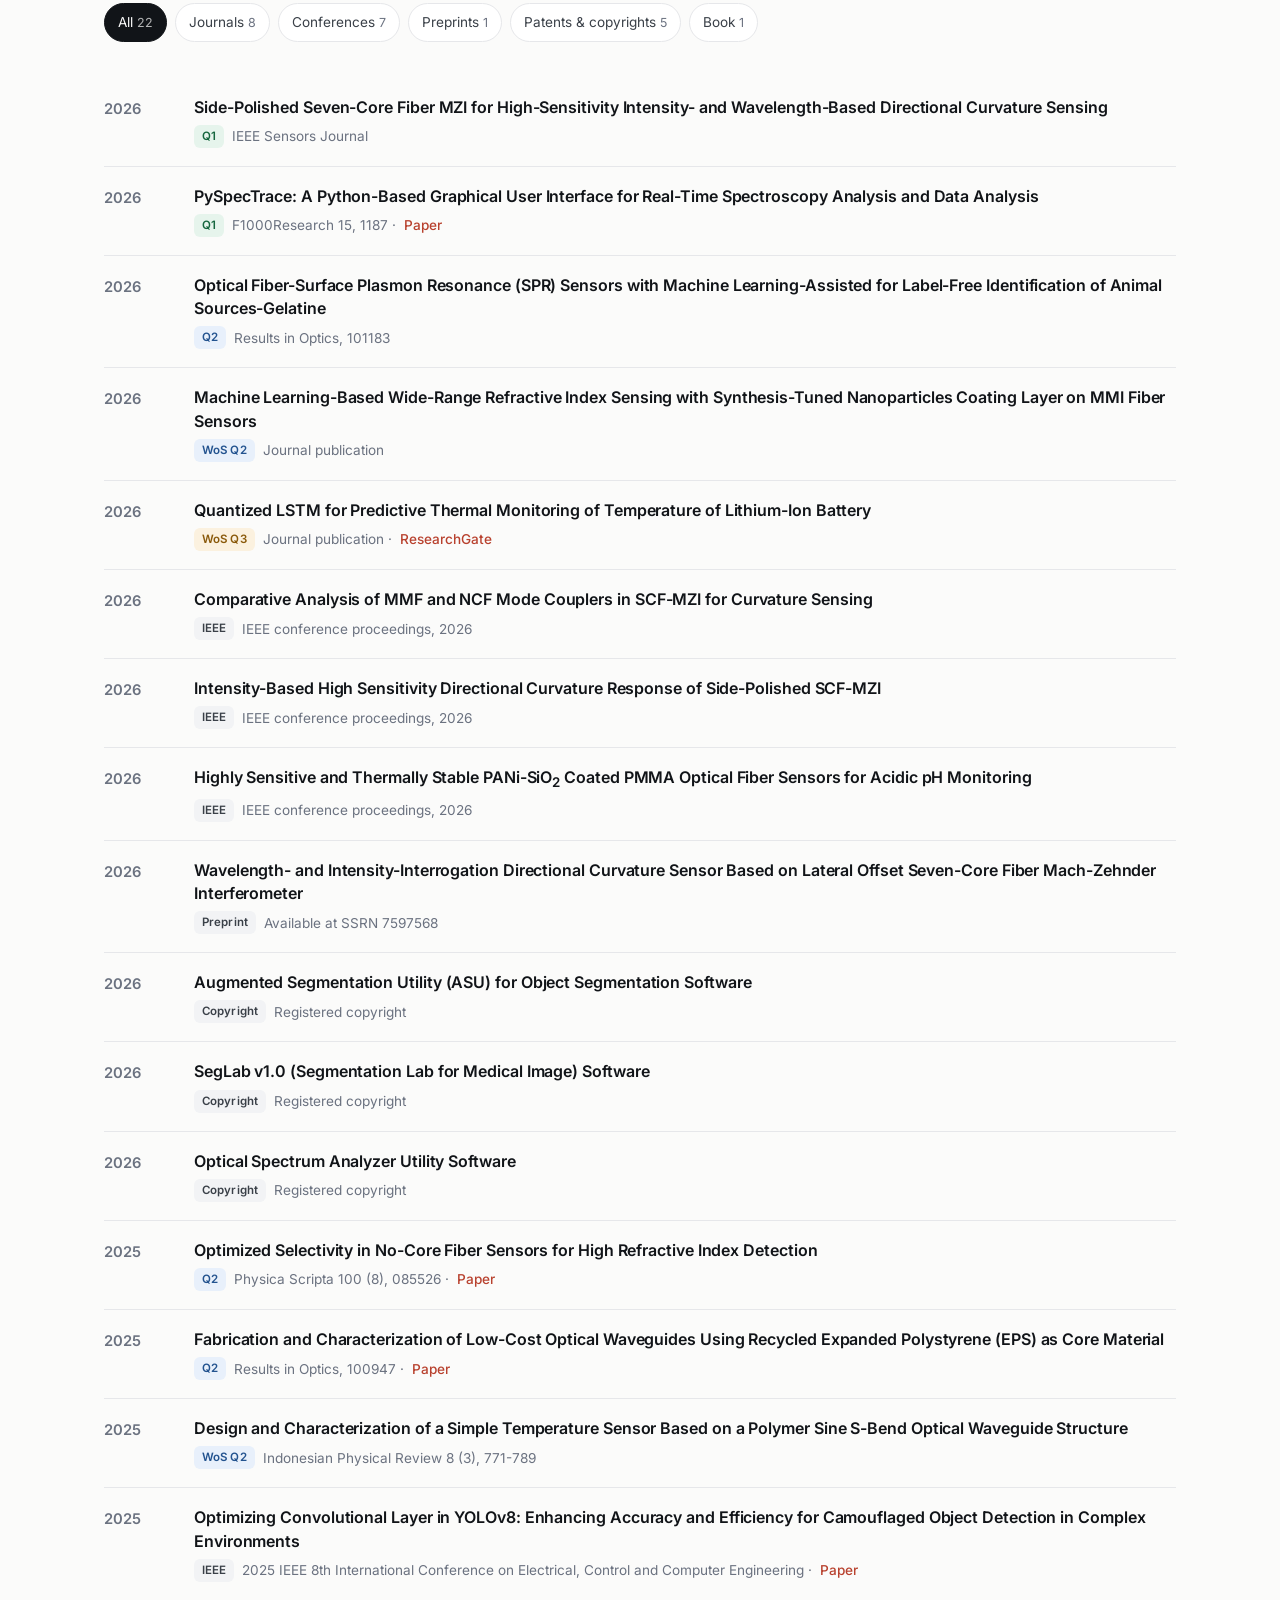
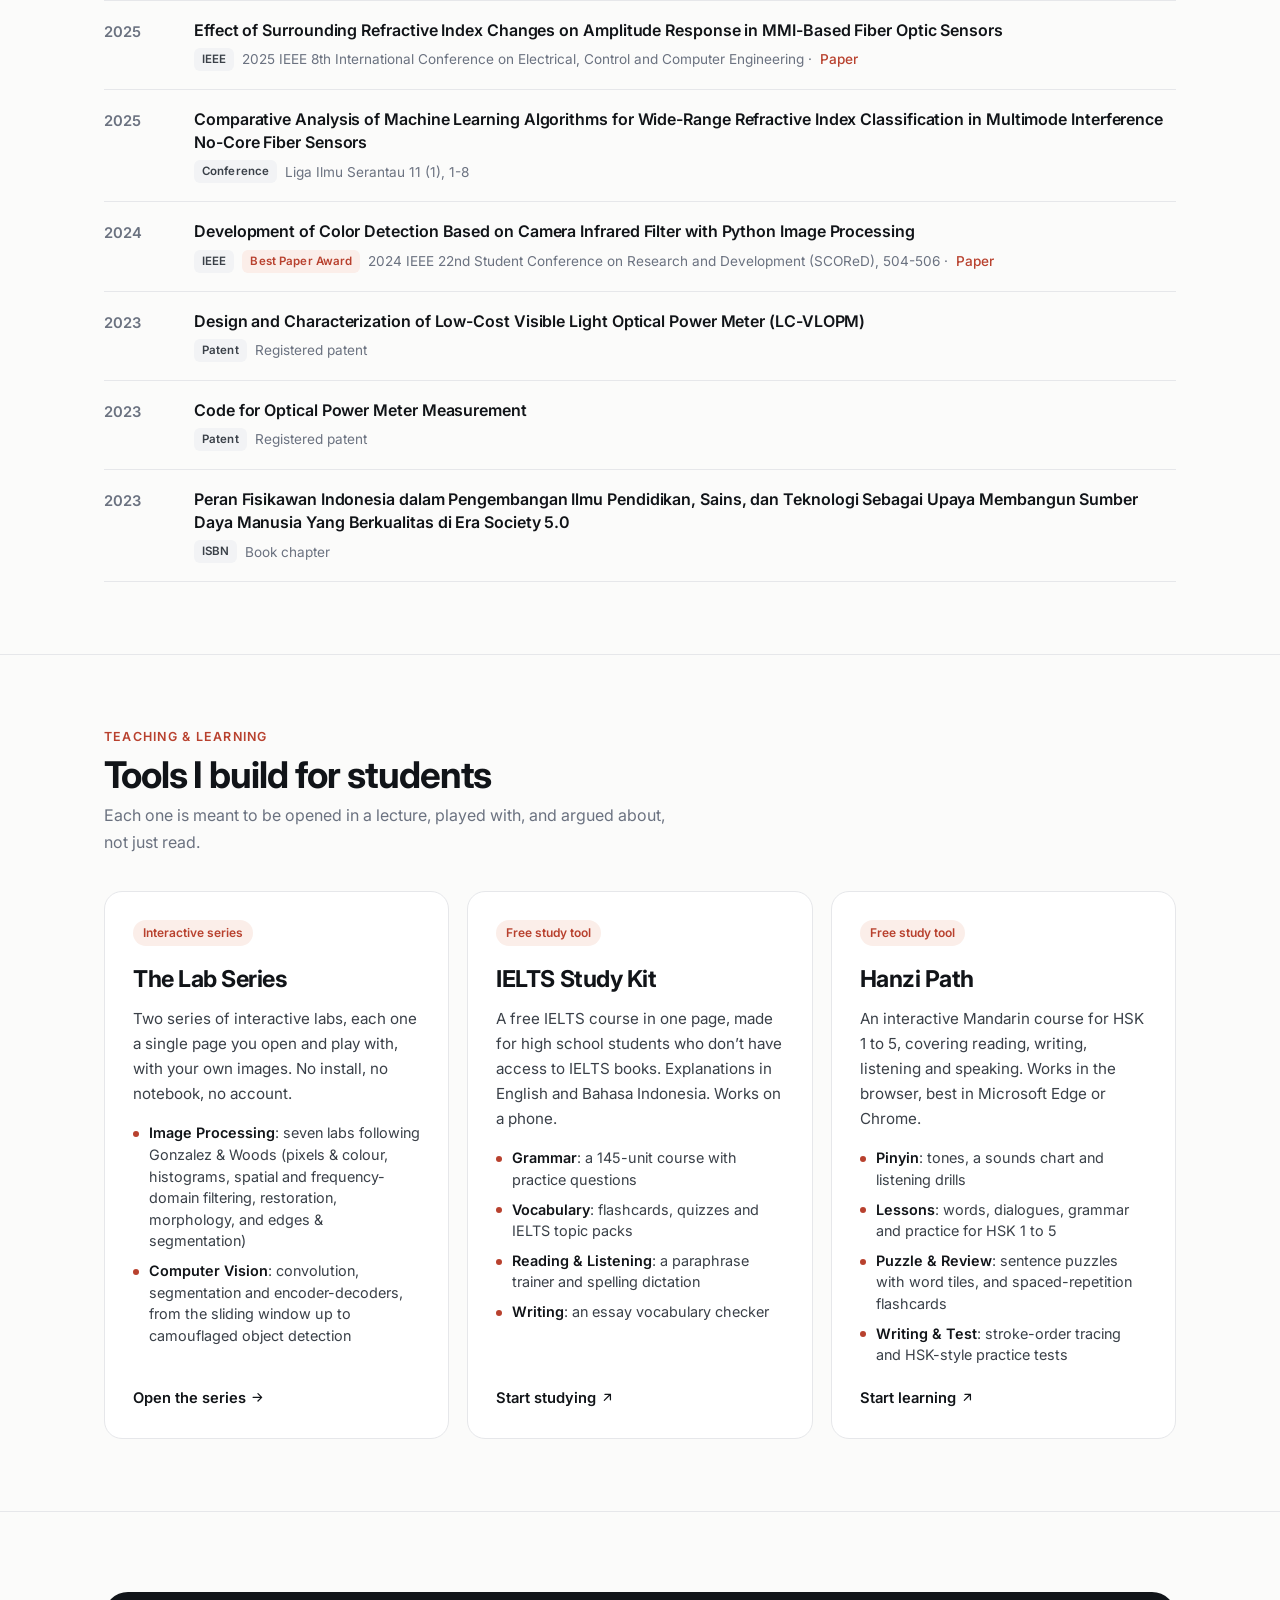
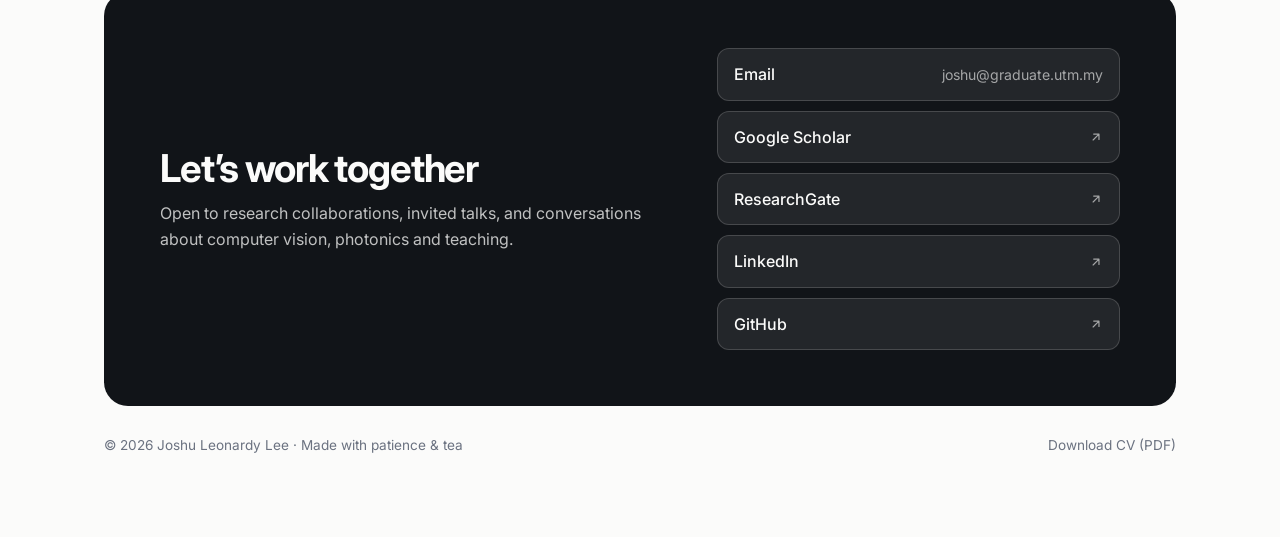
==== commit 79d442cb: "Teaching: add Hanzi Path, the HSK Mandarin course A third card links to joshhhlee.github.io/HSK-Lear" ====
--- a/index.html
+++ b/index.html
@@ -245,7 +245,7 @@
   .pub-meta a:hover { text-decoration: underline; }
 
   /* Teaching */
-  .teach-grid { display: grid; grid-template-columns: 1.15fr 1fr; gap: 18px; }
+  .teach-grid { display: grid; grid-template-columns: repeat(3, 1fr); gap: 18px; }
   .teach {
     display: flex; flex-direction: column; text-decoration: none; background: var(--surface); border: 1px solid var(--line);
     border-radius: 18px; padding: 28px; transition: transform .18s, box-shadow .18s, border-color .18s;
@@ -288,6 +288,8 @@
     .about-grid, .contact-box { grid-template-columns: 1fr; }
     .about-grid { gap: 36px; }
     .proj-grid { grid-template-columns: repeat(2, 1fr); }
+    .teach-grid { grid-template-columns: 1fr 1fr; }
+    .teach-grid .teach:first-child { grid-column: 1 / -1; }
     .cards-3 { grid-template-columns: 1fr 1fr; }
     .cards-3 .card:last-child { grid-column: 1 / -1; }
   }
@@ -906,6 +908,19 @@
           </ul>
           <span class="teach-go">Start studying <svg class="ic" viewBox="0 0 24 24" aria-hidden="true"><path d="M7 17 17 7M8 7h9v9"/></svg></span>
         </a>
+
+        <a href="https://joshhhlee.github.io/HSK-Learning-Website/" target="_blank" rel="noopener" class="teach">
+          <span class="teach-tag">Free study tool</span>
+          <h3>Hanzi Path</h3>
+          <p>An interactive Mandarin course for HSK 1 to 5, covering reading, writing, listening and speaking. Works in the browser, best in Microsoft Edge or Chrome.</p>
+          <ul>
+            <li><b>Pinyin</b>: tones, a sounds chart and listening drills</li>
+            <li><b>Lessons</b>: words, dialogues, grammar and practice for HSK 1 to 5</li>
+            <li><b>Puzzle &amp; Review</b>: sentence puzzles with word tiles, and spaced-repetition flashcards</li>
+            <li><b>Writing &amp; Test</b>: stroke-order tracing and HSK-style practice tests</li>
+          </ul>
+          <span class="teach-go">Start learning <svg class="ic" viewBox="0 0 24 24" aria-hidden="true"><path d="M7 17 17 7M8 7h9v9"/></svg></span>
+        </a>
       </div>
     </div>
   </section>
